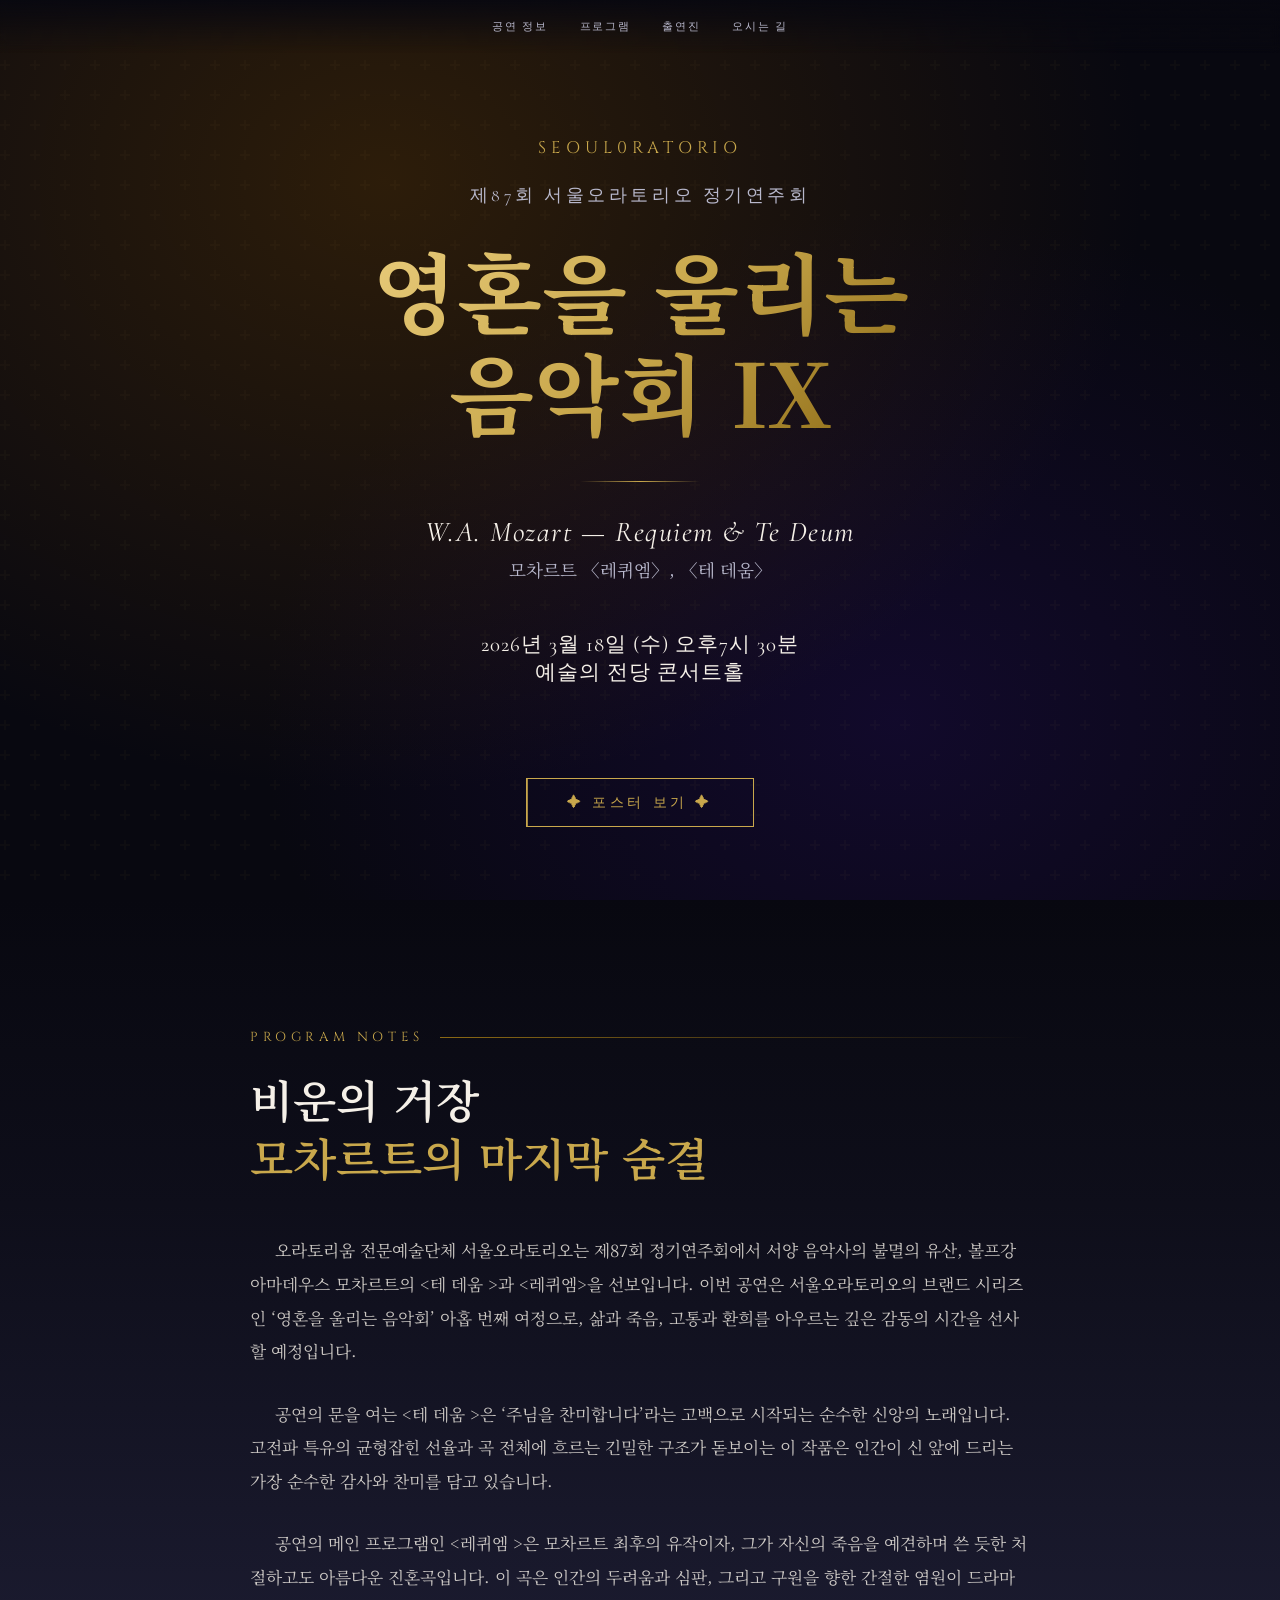
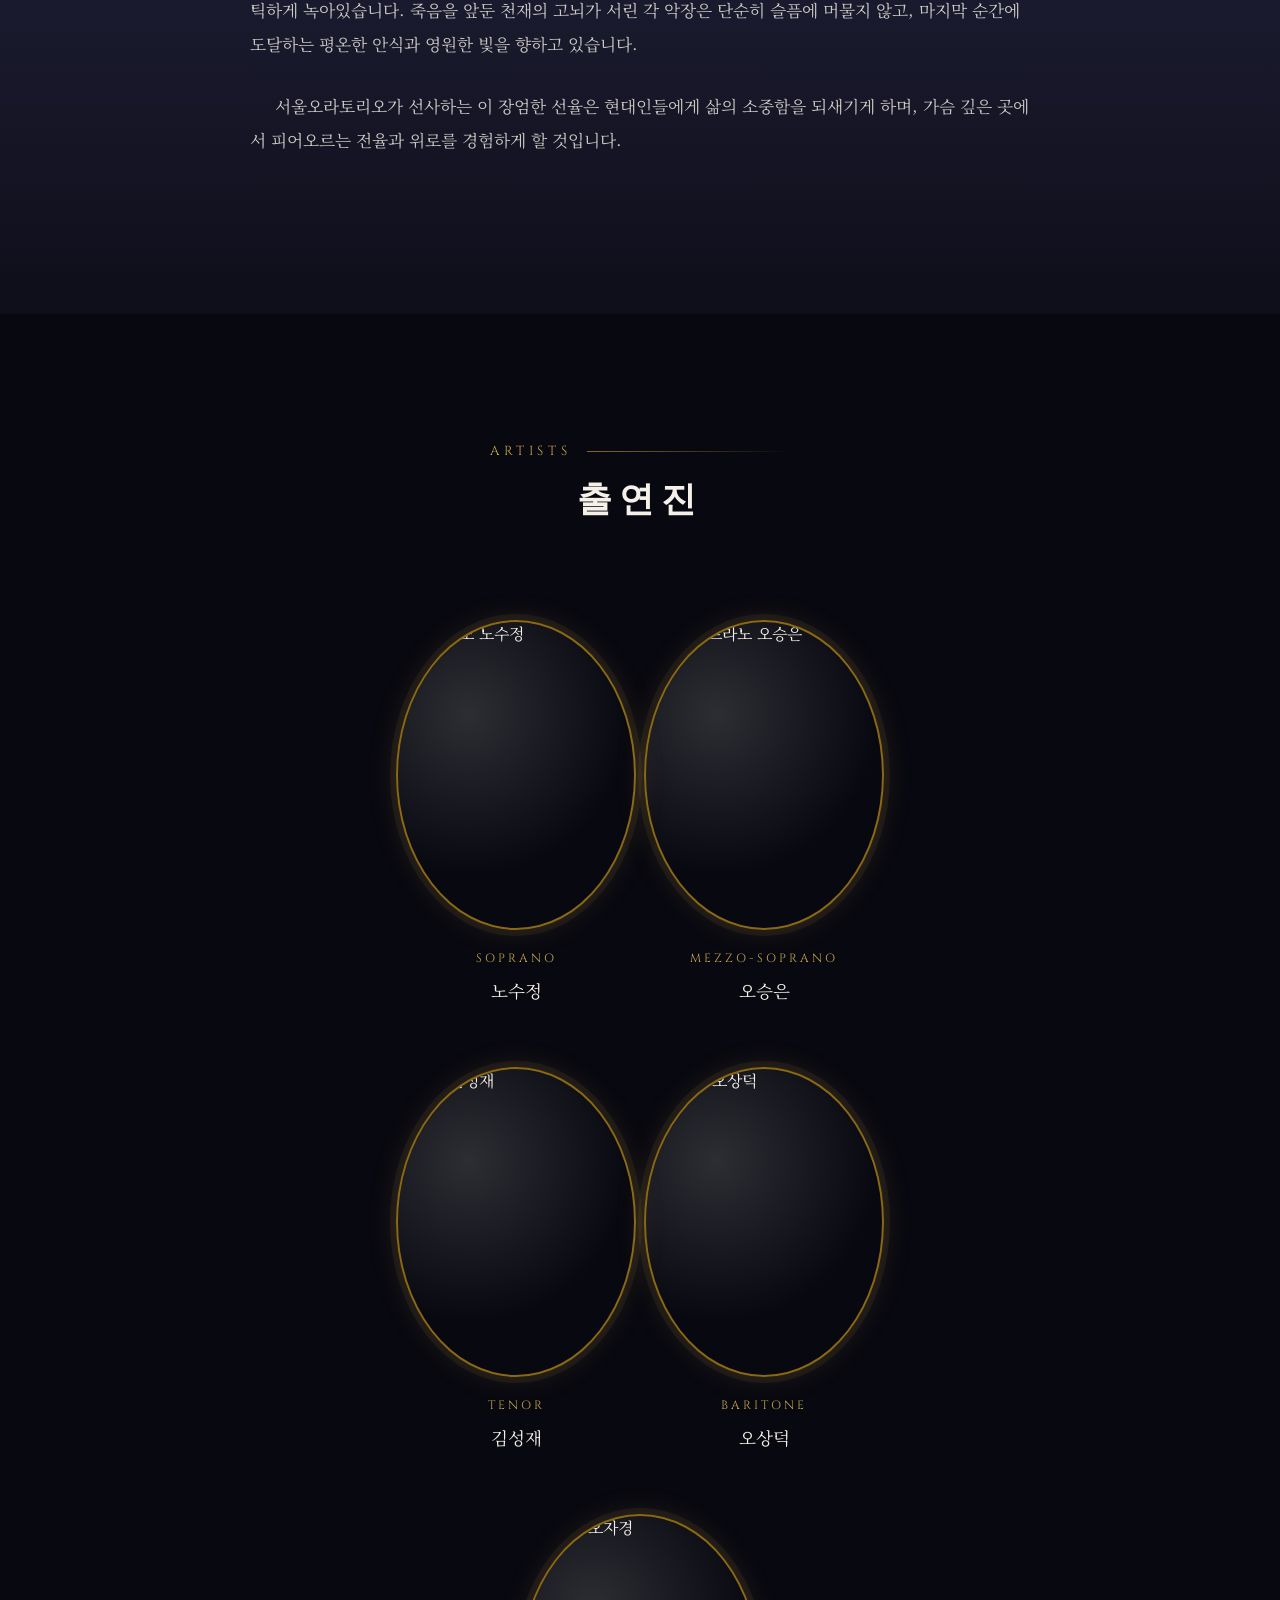
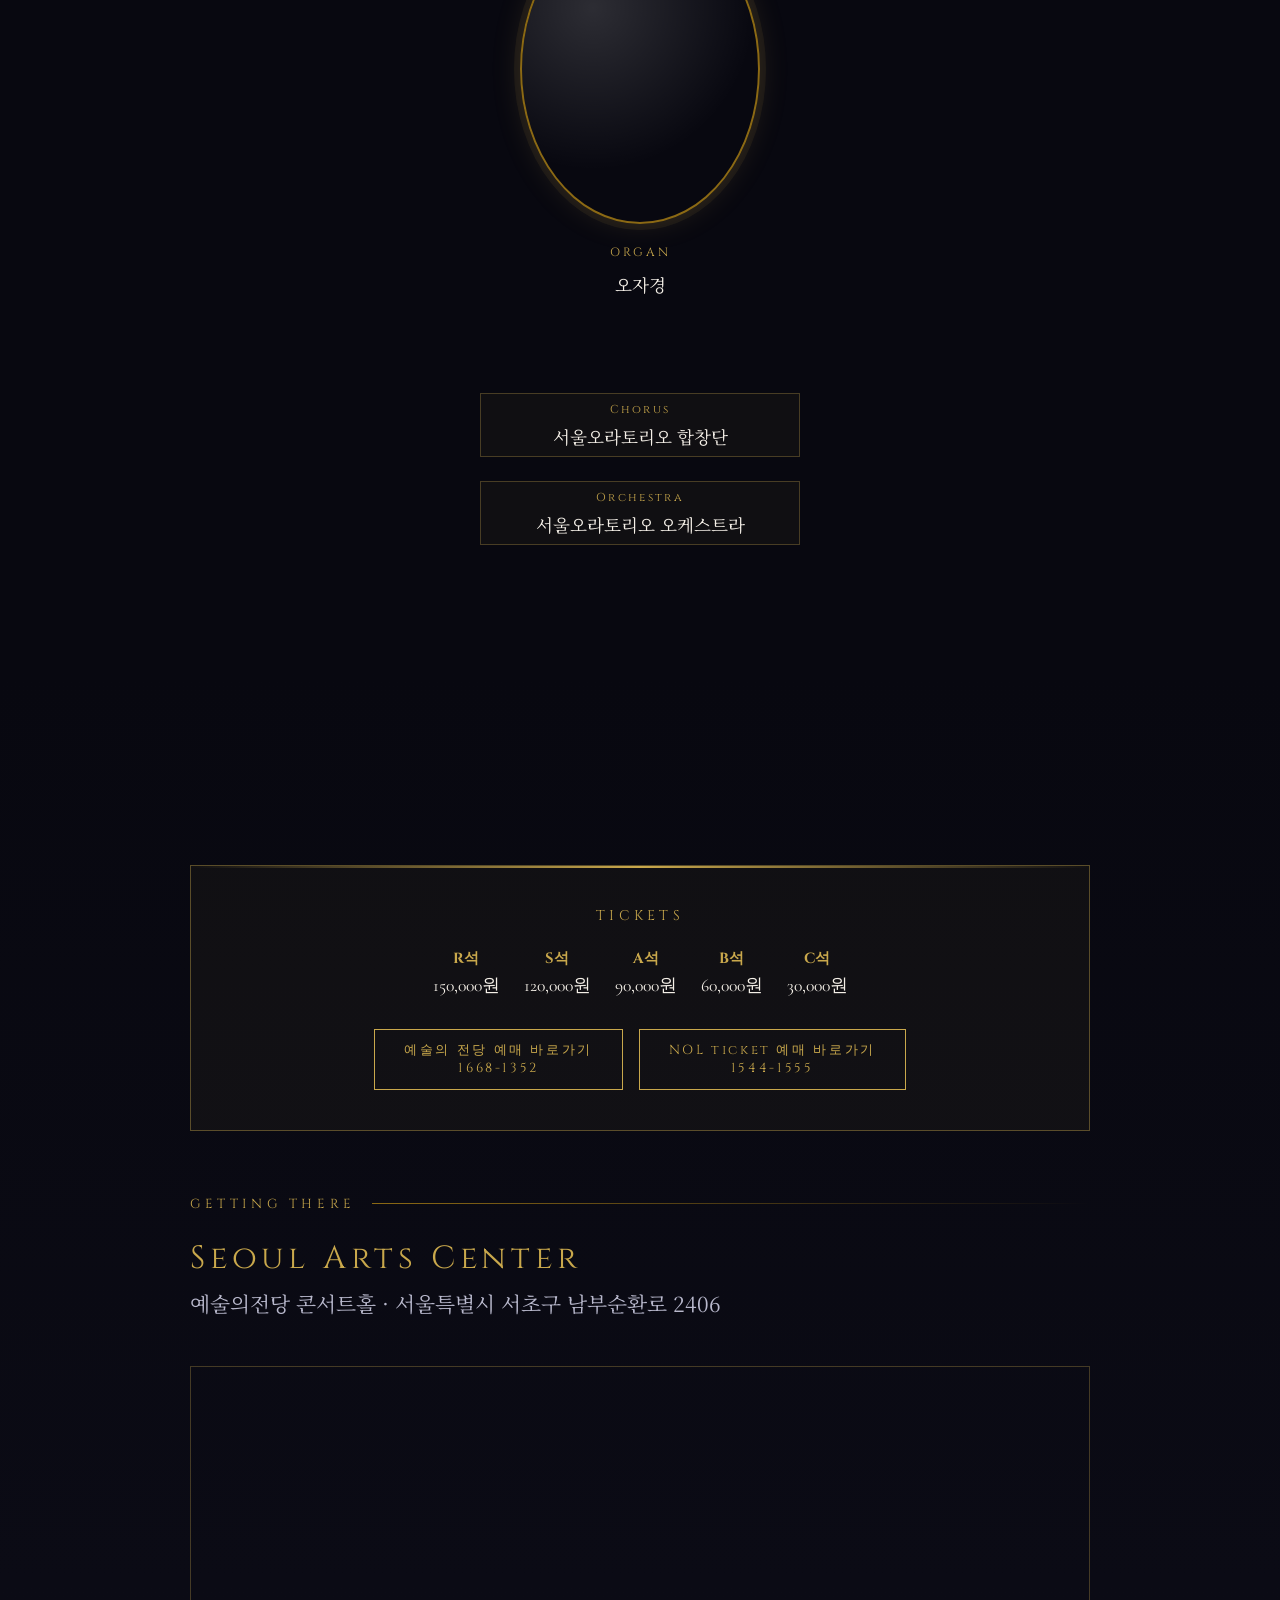
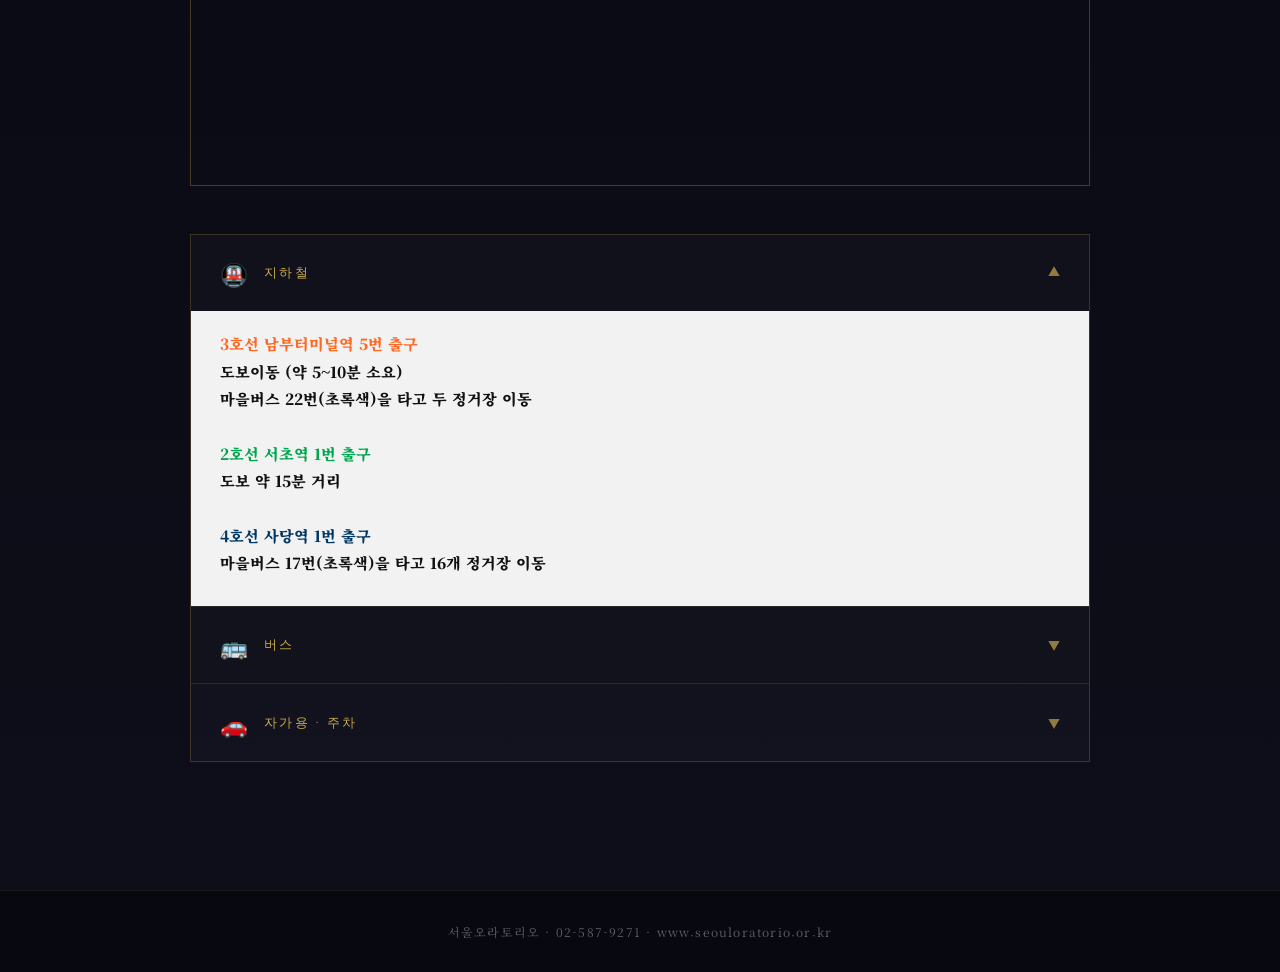
==== index.html @ 0454b0fe "index.html" ====
<!DOCTYPE html>
<html lang="ko">
<head>
<meta charset="UTF-8">
<meta name="viewport" content="width=device-width, initial-scale=1.0">
<title>영혼을 울리는 음악회 IX - 서울오라토리오</title>
<link href="https://fonts.googleapis.com/css2?family=Noto+Serif+KR:wght@300;400;600;700&family=Cormorant+Garamond:ital,wght@0,300;0,400;0,600;1,300;1,400&family=Cinzel:wght@400;600;700&display=swap" rel="stylesheet">
<style>
  :root {
    --gold: #C9A84C;
    --gold-light: #E8CB7A;
    --gold-dark: #8B6914;
    --deep: #080810;
    --ink: #0E0E1A;
    --mist: #1A1A2E;
    --silver: #B8B8CC;
    --white: #F5F0E8;
  }

  * { margin: 0; padding: 0; box-sizing: border-box; }

  html { scroll-behavior: smooth; }

  body {
    background: var(--deep);
    color: var(--white);
    font-family: 'Noto Serif KR', serif;
    overflow-x: hidden;
  }

  /* NAVIGATION */
  nav {
    position: fixed;
    top: 0; left: 0; right: 0;
    z-index: 100;
    display: flex;
    justify-content: center;
    gap: 2rem;
    padding: 1.2rem 2rem;
    background: linear-gradient(to bottom, rgba(8,8,16,0.95), transparent);
    backdrop-filter: blur(4px);
  }
  nav a {
    color: var(--silver);
    text-decoration: none;
    font-family: 'Cinzel', serif;
    font-size: 0.7rem;
    letter-spacing: 0.15em;
    text-transform: uppercase;
    transition: color 0.3s;
  }
  nav a:hover { color: var(--gold); }

  /* SECTIONS */
  section {
    min-height: 100vh;
    position: relative;
    overflow: hidden;
  }

  /* ===== PAGE 1 - HERO ===== */
  #page1 {
    display: flex;
    flex-direction: column;
    align-items: center;
    justify-content: center;
    text-align: center;
    padding: 8rem 2rem 4rem;
    background: radial-gradient(ellipse at 30% 20%, rgba(100,60,0,0.4) 0%, transparent 60%),
                radial-gradient(ellipse at 70% 80%, rgba(20,10,50,0.8) 0%, transparent 50%),
                var(--deep);
  }

  #page1::before {
    content: '';
    position: absolute;
    inset: 0;
    background: url("data:image/svg+xml,%3Csvg width='60' height='60' viewBox='0 0 60 60' xmlns='http://www.w3.org/2000/svg'%3E%3Cg fill='none' fill-rule='evenodd'%3E%3Cg fill='%23C9A84C' fill-opacity='0.03'%3E%3Cpath d='M36 34v-4h-2v4h-4v2h4v4h2v-4h4v-2h-4zm0-30V0h-2v4h-4v2h4v4h2V6h4V4h-4zM6 34v-4H4v4H0v2h4v4h2v-4h4v-2H6zM6 4V0H4v4H0v2h4v4h2V6h4V4H6z'/%3E%3C/g%3E%3C/g%3E%3C/svg%3E");
    pointer-events: none;
  }

  .hero-subtitle {
    font-family: 'Cinzel', serif;
    font-size: clamp(0.85rem, 1.8vw, 1.05rem);
    letter-spacing: 0.3em;
    color: var(--gold);
    text-transform: uppercase;
    margin-bottom: 1.5rem;
    opacity: 0;
    animation: fadeUp 1s 0.3s forwards;
  }

  .hero-concert-no {
    font-family: 'Cormorant Garamond', serif;
    font-size: clamp(0.9rem, 2vw, 1.1rem);
    color: var(--silver);
    letter-spacing: 0.2em;
    margin-bottom: 2rem;
    opacity: 0;
    animation: fadeUp 1s 0.5s forwards;
  }

  .hero-title-ko {
    font-family: 'Noto Serif KR', serif;
    font-size: clamp(2.5rem, 7vw, 5.5rem);
    font-weight: 700;
    line-height: 1.15;
    background: linear-gradient(135deg, var(--gold-light), var(--gold), var(--gold-dark));
    -webkit-background-clip: text;
    -webkit-text-fill-color: transparent;
    background-clip: text;
    margin-bottom: 0.5rem;
    opacity: 0;
    animation: fadeUp 1s 0.7s forwards;
  }

  .hero-divider {
    width: 120px;
    height: 1px;
    background: linear-gradient(to right, transparent, var(--gold), transparent);
    margin: 2rem auto;
    opacity: 0;
    animation: fadeIn 1s 1s forwards;
  }

  .hero-program {
    font-family: 'Cormorant Garamond', serif;
    font-size: clamp(1.2rem, 3vw, 1.8rem);
    font-style: italic;
    color: var(--white);
    letter-spacing: 0.05em;
    opacity: 0;
    animation: fadeUp 1s 1.1s forwards;
    margin-bottom: 0.5rem;
  }

  .hero-program-ko {
    font-size: clamp(0.9rem, 2vw, 1.1rem);
    color: var(--silver);
    margin-bottom: 3rem;
    opacity: 0;
    animation: fadeUp 1s 1.2s forwards;
  }

  .hero-info {
    display: flex;
    gap: 3rem;
    justify-content: center;
    flex-wrap: wrap;
    margin-bottom: 3.5rem;
    opacity: 0;
    animation: fadeUp 1s 1.4s forwards;
  }

  .info-item {
    display: flex;
    flex-direction: column;
    align-items: center;
    gap: 0.4rem;
  }

  .info-label {
    font-family: 'Cinzel', serif;
    font-size: 0.75rem;
    letter-spacing: 0.25em;
    color: var(--gold);
    text-transform: uppercase;
  }

  .info-value {
    font-family: 'Cormorant Garamond', serif;
    font-size: clamp(1rem, 2.5vw, 1.3rem);
    color: var(--white);
    letter-spacing: 0.05em;
  }

  .poster-btn {
    font-family: 'Cinzel', serif;
    font-size: 0.88rem;
    letter-spacing: 0.25em;
    text-transform: uppercase;
    color: var(--gold);
    border: 1px solid var(--gold);
    background: transparent;
    padding: 0.9rem 2.5rem;
    cursor: pointer;
    transition: all 0.3s;
    opacity: 0;
    animation: fadeUp 1s 1.6s forwards;
    position: relative;
    overflow: hidden;
  }

  .poster-btn::before {
    content: '';
    position: absolute;
    inset: 0;
    background: var(--gold);
    transform: translateX(-100%);
    transition: transform 0.3s;
    z-index: -1;
  }

  .poster-btn:hover {
    color: var(--deep);
  }

  .poster-btn:hover::before {
    transform: translateX(0);
  }

  /* POSTER MODAL */
  .modal-overlay {
    display: none;
    position: fixed;
    inset: 0;
    background: rgba(0,0,0,0.9);
    z-index: 1000;
    align-items: center;
    justify-content: center;
    padding: 2rem;
  }
  .modal-overlay.active { display: flex; }

  .modal-content {
    position: relative;
    max-width: 600px;
    width: 100%;
  }

  .modal-content img {
    width: 100%;
    display: block;
  }

  .modal-close {
    position: absolute;
    top: -2.5rem;
    right: 0;
    background: none;
    border: none;
    color: var(--gold);
    font-size: 1.5rem;
    cursor: pointer;
    font-family: 'Cinzel', serif;
    letter-spacing: 0.1em;
  }

  /* ===== PAGE 2 - PROGRAM NOTES ===== */
  #page2 {
    padding: 8rem 2rem;
    background: linear-gradient(180deg, var(--deep) 0%, var(--ink) 30%, var(--mist) 70%, var(--ink) 100%);
    display: flex;
    align-items: center;
    justify-content: center;
  }

  .program-inner {
    max-width: 780px;
    width: 100%;
  }

  .section-eyebrow {
    font-family: 'Cinzel', serif;
    font-size: 0.82rem;
    letter-spacing: 0.35em;
    color: var(--gold);
    text-transform: uppercase;
    margin-bottom: 1.5rem;
    display: flex;
    align-items: center;
    gap: 1rem;
  }

  .section-eyebrow::after {
    content: '';
    flex: 1;
    height: 1px;
    background: linear-gradient(to right, var(--gold-dark), transparent);
  }

  .program-heading {
    font-family: 'Noto Serif KR', serif;
    font-size: clamp(1.8rem, 4vw, 2.8rem);
    font-weight: 600;
    line-height: 1.3;
    color: var(--white);
    margin-bottom: 3rem;
  }

  .program-heading span {
    color: var(--gold);
  }

  .program-body p {
    font-family: 'Noto Serif KR', serif;
    font-size: clamp(0.9rem, 1.5vw, 1.05rem);
    line-height: 2;
    color: rgba(245,240,232,0.82);
    margin-bottom: 1.8rem;
    text-indent: 1.5em;
  }

  .works-grid {
    display: grid;
    grid-template-columns: 1fr 1fr;
    gap: 1.5rem;
    margin-top: 3rem;
  }

  .work-card {
    border: 1px solid rgba(201,168,76,0.3);
    padding: 1.8rem;
    background: rgba(201,168,76,0.04);
    position: relative;
    overflow: hidden;
  }

  .work-card::before {
    content: '';
    position: absolute;
    top: 0; left: 0;
    width: 3px;
    height: 100%;
    background: linear-gradient(to bottom, var(--gold), transparent);
  }

  .work-title-en {
    font-family: 'Cormorant Garamond', serif;
    font-size: 1.4rem;
    font-style: italic;
    color: var(--gold-light);
    margin-bottom: 0.3rem;
  }

  .work-desc {
    font-size: 0.82rem;
    color: var(--silver);
    line-height: 1.7;
  }

  /* ===== PAGE 3 - PERFORMERS ===== */
  #page3 {
    padding: 8rem 2rem;
    background: var(--deep);
    display: flex;
    align-items: center;
    justify-content: center;
    flex-direction: column;
  }

  .performers-header {
    text-align: center;
    margin-bottom: 5rem;
    width: 100%;
  }

  .performers-title {
    font-family: 'Cinzel', serif;
    font-size: clamp(1.5rem, 3vw, 2.2rem);
    letter-spacing: 0.2em;
    color: var(--white);
    margin-bottom: 1rem;
  }

  .performers-grid {
    display: flex;
    flex-direction: column;
    gap: 4rem;
    max-width: 900px;
    width: 100%;
  }

  .performer-row {
    display: flex;
    justify-content: center;
    gap: 3rem;
    flex-wrap: wrap;
  }

  .performer-card {
    display: flex;
    flex-direction: column;
    align-items: center;
    gap: 1.2rem;
    width: 200px;
  }

  .performer-photo {
    width: 240px;
    height: 310px;
    border-radius: 50%;
    overflow: hidden;
    border: 2px solid var(--gold-dark);
    box-shadow: 0 0 30px rgba(201,168,76,0.15), 0 0 0 6px rgba(201,168,76,0.08);
    transition: all 0.4s;
    position: relative;
  }

  .performer-photo::after {
    content: '';
    position: absolute;
    inset: 0;
    border-radius: 50%;
    background: radial-gradient(circle at 30% 30%, rgba(255,255,255,0.15), transparent 60%);
  }

  .performer-card:hover .performer-photo {
    border-color: var(--gold);
    box-shadow: 0 0 50px rgba(201,168,76,0.3), 0 0 0 8px rgba(201,168,76,0.12);
    transform: translateY(-4px);
  }

  .performer-photo img {
    width: 100%;
    height: 100%;
    object-fit: cover;
    object-position: top center;
  }

  .performer-role {
    font-family: 'Cinzel', serif;
    font-size: 0.75rem;
    letter-spacing: 0.25em;
    color: var(--gold);
    text-transform: uppercase;
  }

  .performer-name {
    font-family: 'Noto Serif KR', serif;
    font-size: 1.1rem;
    color: var(--white);
    text-align: center;
    margin-top: -0.4rem;
  }

  .ensemble-row {
    display: flex;
    flex-direction: column;
    align-items: center;
    gap: 1.5rem;
    margin-top: 2rem;
  }

  .ensemble-item {
    border: 1px solid rgba(201,168,76,0.3);
    padding: 0;
    text-align: center;
    background: rgba(201,168,76,0.04);
    width: 320px;
    height: 64px;
    display: flex;
    flex-direction: column;
    align-items: center;
    justify-content: center;
    box-sizing: border-box;
  }

  .ensemble-item .role {
    font-family: 'Cinzel', serif;
    font-size: 0.72rem;
    letter-spacing: 0.2em;
    color: var(--gold);
    display: block;
    margin-bottom: 0.4rem;
  }

  .ensemble-item .name {
    font-family: 'Noto Serif KR', serif;
    font-size: 1.1rem;
    color: var(--white);
    text-align: center;
  }

  /* ===== PAGE 4 - DIRECTIONS ===== */
  #page4 {
    padding: 8rem 2rem 5rem;
    background: linear-gradient(180deg, var(--deep) 0%, var(--ink) 100%);
    display: flex;
    align-items: center;
    justify-content: center;
    flex-direction: column;
    min-height: 100vh;
  }

  .directions-inner {
    max-width: 900px;
    width: 100%;
  }

  .venue-name {
    font-family: 'Cinzel', serif;
    font-size: clamp(1.3rem, 3vw, 2rem);
    letter-spacing: 0.15em;
    color: var(--gold);
    margin-bottom: 0.5rem;
  }

  .venue-name-ko {
    font-size: clamp(1rem, 2vw, 1.3rem);
    color: var(--silver);
    font-family: 'Noto Serif KR', serif;
    margin-bottom: 3rem;
  }

  .map-wrapper {
    width: 100%;
    height: 420px;
    border: 1px solid rgba(201,168,76,0.3);
    margin-bottom: 3rem;
    position: relative;
    overflow: hidden;
  }

  .map-wrapper iframe {
    width: 100%;
    height: 100%;
    border: none;
    filter: grayscale(30%) brightness(0.9);
  }

  .transport-grid {
    display: flex;
    flex-direction: column;
    gap: 0;
    margin-bottom: 3rem;
    border: 1px solid rgba(201,168,76,0.25);
  }

  .transport-card {
    border-bottom: 1px solid rgba(201,168,76,0.15);
    background: rgba(255,255,255,0.02);
    position: relative;
    overflow: hidden;
  }

  .transport-card:last-child {
    border-bottom: none;
  }

  .transport-header {
    display: flex;
    align-items: center;
    gap: 1rem;
    padding: 1.4rem 1.8rem;
    cursor: pointer;
    user-select: none;
    transition: background 0.2s;
  }

  .transport-header:hover {
    background: rgba(201,168,76,0.06);
  }

  .transport-icon {
    font-size: 1.4rem;
    flex-shrink: 0;
  }

  .transport-type {
    font-family: 'Cinzel', serif;
    font-size: 0.82rem;
    letter-spacing: 0.2em;
    color: var(--gold);
    text-transform: uppercase;
    flex: 1;
  }

  .transport-arrow {
    font-size: 0.75rem;
    color: var(--gold);
    transition: transform 0.3s ease;
    opacity: 0.7;
  }

  .transport-card.open .transport-arrow {
    transform: rotate(180deg);
  }

  .transport-info {
    font-size: 0.95rem;
    line-height: 1.8;
    color: #111111;
    font-weight: 900;
    background: #f2f2f2;
    max-height: 0;
    overflow: hidden;
    transition: max-height 0.4s ease, padding 0.3s ease;
    padding: 0 1.8rem;
  }

  .transport-card.open .transport-info {
    max-height: 600px;
    padding: 1.2rem 1.8rem 1.8rem;
  }

  .ticket-section {
    border: 1px solid rgba(201,168,76,0.4);
    padding: 2.5rem;
    background: rgba(201,168,76,0.04);
    text-align: center;
    position: relative;
    overflow: hidden;
    margin-bottom: 4rem;
    margin-top: 4rem;
  }

  .ticket-section::before {
    content: '';
    position: absolute;
    top: 0; left: 0; right: 0;
    height: 2px;
    background: linear-gradient(to right, transparent, var(--gold), transparent);
  }

  .ticket-title {
    font-family: 'Cinzel', serif;
    font-size: 0.88rem;
    letter-spacing: 0.3em;
    color: var(--gold);
    text-transform: uppercase;
    margin-bottom: 1.5rem;
  }

  .ticket-prices {
    display: flex;
    justify-content: center;
    gap: 1.5rem;
    flex-wrap: wrap;
    margin-bottom: 2rem;
  }

  .ticket-tier {
    display: flex;
    flex-direction: column;
    align-items: center;
    gap: 0.3rem;
  }

  .tier-label {
    font-family: 'Cinzel', serif;
    font-size: 0.92rem;
    color: var(--gold);
    font-weight: 700;
  }

  .tier-price {
    font-family: 'Cormorant Garamond', serif;
    font-size: 1.1rem;
    color: var(--white);
  }

  .ticket-links {
    display: flex;
    justify-content: center;
    gap: 1rem;
    flex-wrap: wrap;
  }

  .ticket-link {
    display: inline-block;
    font-family: 'Cinzel', serif;
    font-size: 0.82rem;
    letter-spacing: 0.2em;
    color: var(--gold);
    border: 1px solid var(--gold);
    padding: 0.7rem 1.8rem;
    text-decoration: none;
    transition: all 0.3s;
  }

  .ticket-link:hover {
    background: var(--gold);
    color: var(--deep);
  }

  /* SCROLL ANIMATIONS */
  .reveal {
    opacity: 0;
    transform: translateY(30px);
    transition: opacity 0.8s ease, transform 0.8s ease;
  }
  .reveal.visible {
    opacity: 1;
    transform: translateY(0);
  }

  @keyframes fadeUp {
    to { opacity: 1; transform: translateY(0); }
    from { opacity: 0; transform: translateY(20px); }
  }
  @keyframes fadeIn {
    to { opacity: 1; }
    from { opacity: 0; }
  }

  /* FOOTER */
  footer {
    text-align: center;
    padding: 2rem;
    font-size: 0.75rem;
    color: rgba(184,184,204,0.5);
    letter-spacing: 0.1em;
    border-top: 1px solid rgba(201,168,76,0.1);
  }

  @media (max-width: 600px) {
    nav { gap: 1rem; }
    nav a { font-size: 0.6rem; }
    .works-grid { grid-template-columns: 1fr; }
    .hero-info { gap: 1.5rem; }
    .map-wrapper { height: 280px; }
  }
</style>
</head>
<body>

<nav>
  <a href="#page1">공연 정보</a>
  <a href="#page2">프로그램</a>
  <a href="#page3">출연진</a>
  <a href="#page4">오시는 길</a>
</nav>

<!-- PAGE 1: HERO -->
<section id="page1">
  <p class="hero-subtitle">Seoul0ratorio</p>
  <p class="hero-concert-no">제87회 서울오라토리오 정기연주회</p>
  <h1 class="hero-title-ko">영혼을 울리는<br>음악회 IX</h1>
  <div class="hero-divider"></div>
  <p class="hero-program">W.A. Mozart — Requiem &amp; Te Deum</p>
  <p class="hero-program-ko">모차르트 〈레퀴엠〉, 〈테 데움〉</p>
  <div class="hero-info">
    <div class="info-item">
    
      <span class="info-value">2026년 3월 18일 (수) 오후7시 30분<br> 예술의 전당 콘서트홀</span>
		<br> 
      <span class="info-value"></span>
    </div>
  </div>
  <button class="poster-btn" onclick="document.querySelector('.modal-overlay').classList.add('active')">
    ✦ 포스터 보기 ✦
  </button>
</section>

<!-- POSTER MODAL -->
<div class="modal-overlay" onclick="if(event.target===this)this.classList.remove('active')">
  <div class="modal-content">
    <button class="modal-close" onclick="document.querySelector('.modal-overlay').classList.remove('active')">× 닫기</button>
    <img src="[data-uri]" alt="공연 포스터">
  </div>
</div>


<!-- PAGE 2: PROGRAM NOTES -->
<section id="page2">
  <div class="program-inner">
    <div class="section-eyebrow reveal">Program Notes</div>
    <h2 class="program-heading reveal">비운의 거장<br><span>모차르트의 마지막 숨결</span></h2>
    <div class="program-body reveal">
      <p>오라토리움 전문예술단체 서울오라토리오는 제87회 정기연주회에서 서양 음악사의 불멸의 유산, 볼프강 아마데우스 모차르트의 &lt;테 데움 &gt;과 &lt;레퀴엠&gt;을 선보입니다. 이번 공연은 서울오라토리오의 브랜드 시리즈인 ‘영혼을 울리는 음악회’ 아홉 번째 여정으로, 삶과 죽음, 고통과 환희를 아우르는 깊은 감동의 시간을 선사할 예정입니다.</p>
      <p>공연의 문을 여는 &lt;테 데움 &gt;은 ‘주님을 찬미합니다’라는 고백으로 시작되는 순수한 신앙의 노래입니다. 고전파 특유의 균형잡힌 선율과 곡 전체에 흐르는 긴밀한 구조가 돋보이는 이 작품은 인간이 신 앞에 드리는 가장 순수한 감사와 찬미를 담고 있습니다.</p>
      <p>공연의 메인 프로그램인 &lt;레퀴엠 &gt;은 모차르트 최후의 유작이자, 그가 자신의 죽음을 예견하며 쓴 듯한 처절하고도 아름다운 진혼곡입니다. 이 곡은 인간의 두려움과 심판, 그리고 구원을 향한 간절한 염원이 드라마틱하게 녹아있습니다. 죽음을 앞둔 천재의 고뇌가 서린 각 악장은 단순히 슬픔에 머물지 않고, 마지막 순간에 도달하는 평온한 안식과 영원한 빛을 향하고 있습니다.</p>
	  <p>서울오라토리오가 선사하는 이 장엄한 선율은 현대인들에게 삶의 소중함을 되새기게 하며, 가슴 깊은 곳에서 피어오르는 전율과 위로를 경험하게 할 것입니다.</p>
    </div>
  </div>
</section>


<!-- PAGE 3: PERFORMERS -->
<section id="page3">
  <div class="performers-header">
    <div class="section-eyebrow reveal" style="justify-content:center; max-width:300px; margin:0 auto 1rem;">Artists</div>
    <h2 class="performers-title reveal">출연진</h2>
  </div>
  <div class="performers-grid">
    <!-- 1행: 소프라노, 메조소프라노 -->
    <div class="performer-row reveal">
      <div class="performer-card">
        <div class="performer-photo">
          <img src="사진/소프라노 노수정.png" alt="소프라노 노수정">
        </div>
        <span class="performer-role">Soprano</span>
        <span class="performer-name">노수정</span>
      </div>
      <div class="performer-card">
        <div class="performer-photo">
          <img src="사진/메조소프라노 오승은.png" alt="메조소프라노 오승은">
        </div>
        <span class="performer-role">Mezzo-Soprano</span>
        <span class="performer-name">오승은</span>
      </div>
    </div>
    <!-- 2행: 테너, 바리톤 -->
    <div class="performer-row reveal">
      <div class="performer-card">
        <div class="performer-photo">
          <img src="사진/테너 김성재.png" alt="테너 김성재">
        </div>
        <span class="performer-role">Tenor</span>
        <span class="performer-name">김성재</span>
      </div>
      <div class="performer-card">
        <div class="performer-photo">
          <img src="사진/바리톤 오상덕.png" alt="바리톤 오상덕">
        </div>
        <span class="performer-role">Baritone</span>
        <span class="performer-name">오상덕</span>
      </div>
    </div>
    <!-- 3행: 오르간 -->
    <div class="performer-row reveal">
      <div class="performer-card">
        <div class="performer-photo">
          <img src="사진/오르간 오자경.png" alt="오르간 오자경">
        </div>
        <span class="performer-role">Organ</span>
        <span class="performer-name">오자경</span>
      </div>
    </div>
    <div class="ensemble-row reveal">
      <div class="ensemble-item">
        <span class="role">Chorus</span>
        <span class="name">서울오라토리오 합창단</span>
      </div>
      <div class="ensemble-item">
        <span class="role">Orchestra</span>
        <span class="name">서울오라토리오 오케스트라</span>
      </div>
    </div>
      </div>
    </div>
  </div>
</section>


<!-- PAGE 4: DIRECTIONS -->
<section id="page4">
  <div class="directions-inner">
    <div class="ticket-section reveal">
      <div class="ticket-title">Tickets</div>
      <div class="ticket-prices">
        <div class="ticket-tier">
          <span class="tier-label">R석</span>
          <span class="tier-price">150,000원</span>
        </div>
        <div class="ticket-tier">
          <span class="tier-label">S석</span>
          <span class="tier-price">120,000원</span>
        </div>
        <div class="ticket-tier">
          <span class="tier-label">A석</span>
          <span class="tier-price">90,000원</span>
        </div>
        <div class="ticket-tier">
          <span class="tier-label">B석</span>
          <span class="tier-price">60,000원</span>
        </div>
        <div class="ticket-tier">
          <span class="tier-label">C석</span>
          <span class="tier-price">30,000원</span>
        </div>
      </div>
      <div class="ticket-links">
        <a href="https://nol.interpark.com/ticket" target="_blank" class="ticket-link">예술의 전당 예매 바로가기 <br> 1668-1352</a>
		<a href="https://www.sac.or.kr/site/main/show/show_view?SN=78922" target="_blank" class="ticket-link">NOL ticket 예매 바로가기 <br> 1544-1555 </a>
      </div>
    </div>

    <div class="section-eyebrow reveal">Getting There</div>
    <div class="venue-name reveal">Seoul Arts Center</div>
    <div class="venue-name-ko reveal">예술의전당 콘서트홀 · 서울특별시 서초구 남부순환로 2406</div>

    <div class="map-wrapper reveal">
      <div id="kakao-map" style="width:100%; height:420px;"></div>
    </div>
    <script type="text/javascript" src="//dapi.kakao.com/v2/maps/sdk.js?appkey=2037decc56f50a4d2136c1b7b08f899b&autoload=false"></script>
    <script>
      kakao.maps.load(function() {
        var container = document.getElementById('kakao-map');
        var options = {
          center: new kakao.maps.LatLng(37.4773, 127.0130),
          level: 4
        };
        var map = new kakao.maps.Map(container, options);

        var markerPosition = new kakao.maps.LatLng(37.4773, 127.0130);
        var marker = new kakao.maps.Marker({ position: markerPosition });
        marker.setMap(map);

        var infowindow = new kakao.maps.InfoWindow({
          content: '<div style="padding:8px 12px; font-size:13px; font-weight:bold; color:#222;">예술의전당 콘서트홀</div>'
        });
        infowindow.open(map, marker);
      });
    </script>

    <div class="transport-grid reveal">
      <div class="transport-card open">
        <div class="transport-header" onclick="toggleCard(this)">
          <div class="transport-icon">🚇</div>
          <div class="transport-type">지하철</div>
          <div class="transport-arrow">▼</div>
        </div>
        <div class="transport-info">
          <strong style="color:#FF6820; font-weight:900;">3호선 남부터미널역 5번 출구</strong><br>
          도보이동 (약 5~10분 소요)<br>마을버스 22번(초록색)을 타고 두 정거장 이동
          <br><br>
          <strong style="color:#00A550; font-weight:900;">2호선 서초역 1번 출구</strong><br>
          도보 약 15분 거리
          <br><br>
          <strong style="color:#003865; font-weight:900;">4호선 사당역 1번 출구</strong><br>
          마을버스 17번(초록색)을 타고 16개 정거장 이동
        </div>
      </div>
      <div class="transport-card">
        <div class="transport-header" onclick="toggleCard(this)">
          <div class="transport-icon">🚌</div>
          <div class="transport-type">버스</div>
          <div class="transport-arrow">▼</div>
        </div>
        <div class="transport-info">
          <strong style="color:#111111; font-weight:900;">예술의전당 정류장</strong><br>
          <span style="color:#0066CC; font-weight:900;">간선: 406, 405</span><br>
          <span style="color:#3EA832; font-weight:900;">지선: 5413</span><br>
          <span style="color:#E51E24; font-weight:900;">직행: 1500-2, 1553</span><br>
          <span style="color:#5AB55E; font-weight:900;">마을: 서초11, 서초17, 서초22</span><br>
          
        </div>
      </div>
      <div class="transport-card">
        <div class="transport-header" onclick="toggleCard(this)">
          <div class="transport-icon">🚗</div>
          <div class="transport-type">자가용 · 주차</div>
          <div class="transport-arrow">▼</div>
        </div>
        <div class="transport-info" style="padding:0;">
          <!-- 남부순환로 -->
          <div style="padding: 1.4rem 1.8rem 1.2rem;">
            <div style="display:flex; align-items:center; gap:0.8rem; margin-bottom:1rem;">
              <div style="width:3px; height:1.2rem; background:#C9A84C; border-radius:2px; flex-shrink:0;"></div>
              <span style="font-family:'Noto Serif KR',serif; font-size:1.1rem; letter-spacing:0.05em; color:#111111; font-weight:900;">남부순환로</span>
            </div>
            <div style="margin-bottom:0.8rem;">
              <span style="font-weight:900; color:#0066CC;">양재 방면에서 오시는 경우</span><br>
              경부고속도로 서초 IC 예술의전당 방향 → 남부순환로 사당방면으로 직진 → 예술의전당앞 교차로 좌측에 예술의전당
            </div>
            <div>
              <span style="font-weight:900; color:#0066CC;">사당 방면에서 오시는 경우</span><br>
              남부순환로 양재방면으로 직진 → 예술의전당앞 교차로 우측에 예술의전당
            </div>
          </div>
          <!-- 구분선 -->
          <div style="height:1px; background: linear-gradient(to right, transparent, rgba(201,168,76,0.4), transparent); margin: 0 1.8rem;"></div>
          <!-- 올림픽대로 -->
          <div style="padding: 1.2rem 1.8rem 1.4rem;">
            <div style="display:flex; align-items:center; gap:0.8rem; margin-bottom:1rem;">
              <div style="width:3px; height:1.2rem; background:#C9A84C; border-radius:2px; flex-shrink:0;"></div>
              <span style="font-family:'Noto Serif KR',serif; font-size:1.1rem; letter-spacing:0.05em; color:#111111; font-weight:900;">올림픽대로</span>
            </div>
            <div style="margin-bottom:0.8rem;">
              <span style="font-weight:900; color:#0066CC;">공항 방면에서 오시는 경우</span><br>
              올림픽대로 반포대교 분기점에서 고속터미널 방면으로 좌회전 → 곧바로 반포대교 고가차로를 타고 서초역 방면으로 직진 → 서초3동 사거리를 지나 우면산 터널 옆으로 우측 도로 진입 → 예술의전당앞 교차로 정면에 예술의전당
            </div>
            <div>
              <span style="font-weight:900; color:#0066CC;">잠실 방면에서 오시는 경우</span><br>
              올림픽대로 한남대교 분기점에서 한남IC 진입 → 곧이어 한남IC 부산방향으로 경부고속도로 진입 → 서초IC 예술의전당 방향으로 나와 사당방면으로 직진 → 예술의전당앞 교차로 좌측에 예술의전당
            </div>
          </div>
        </div>
      </div>
    </div>


  </div>
</section>

<footer>
  서울오라토리오 · 02-587-9271 · www.seouloratorio.or.kr
</footer>

<script>
  // Scroll reveal
  const reveals = document.querySelectorAll('.reveal');
  const observer = new IntersectionObserver((entries) => {
    entries.forEach(e => {
      if (e.isIntersecting) {
        e.target.classList.add('visible');
        // stagger children if multiple
      }
    });
  }, { threshold: 0.15 });
  reveals.forEach((el, i) => {
    el.style.transitionDelay = (i % 4) * 0.1 + 's';
    observer.observe(el);
  });
</script>
<script>
  function toggleCard(header) {
    const card = header.parentElement;
    card.classList.toggle('open');
  }
</script>
</body>
</html>
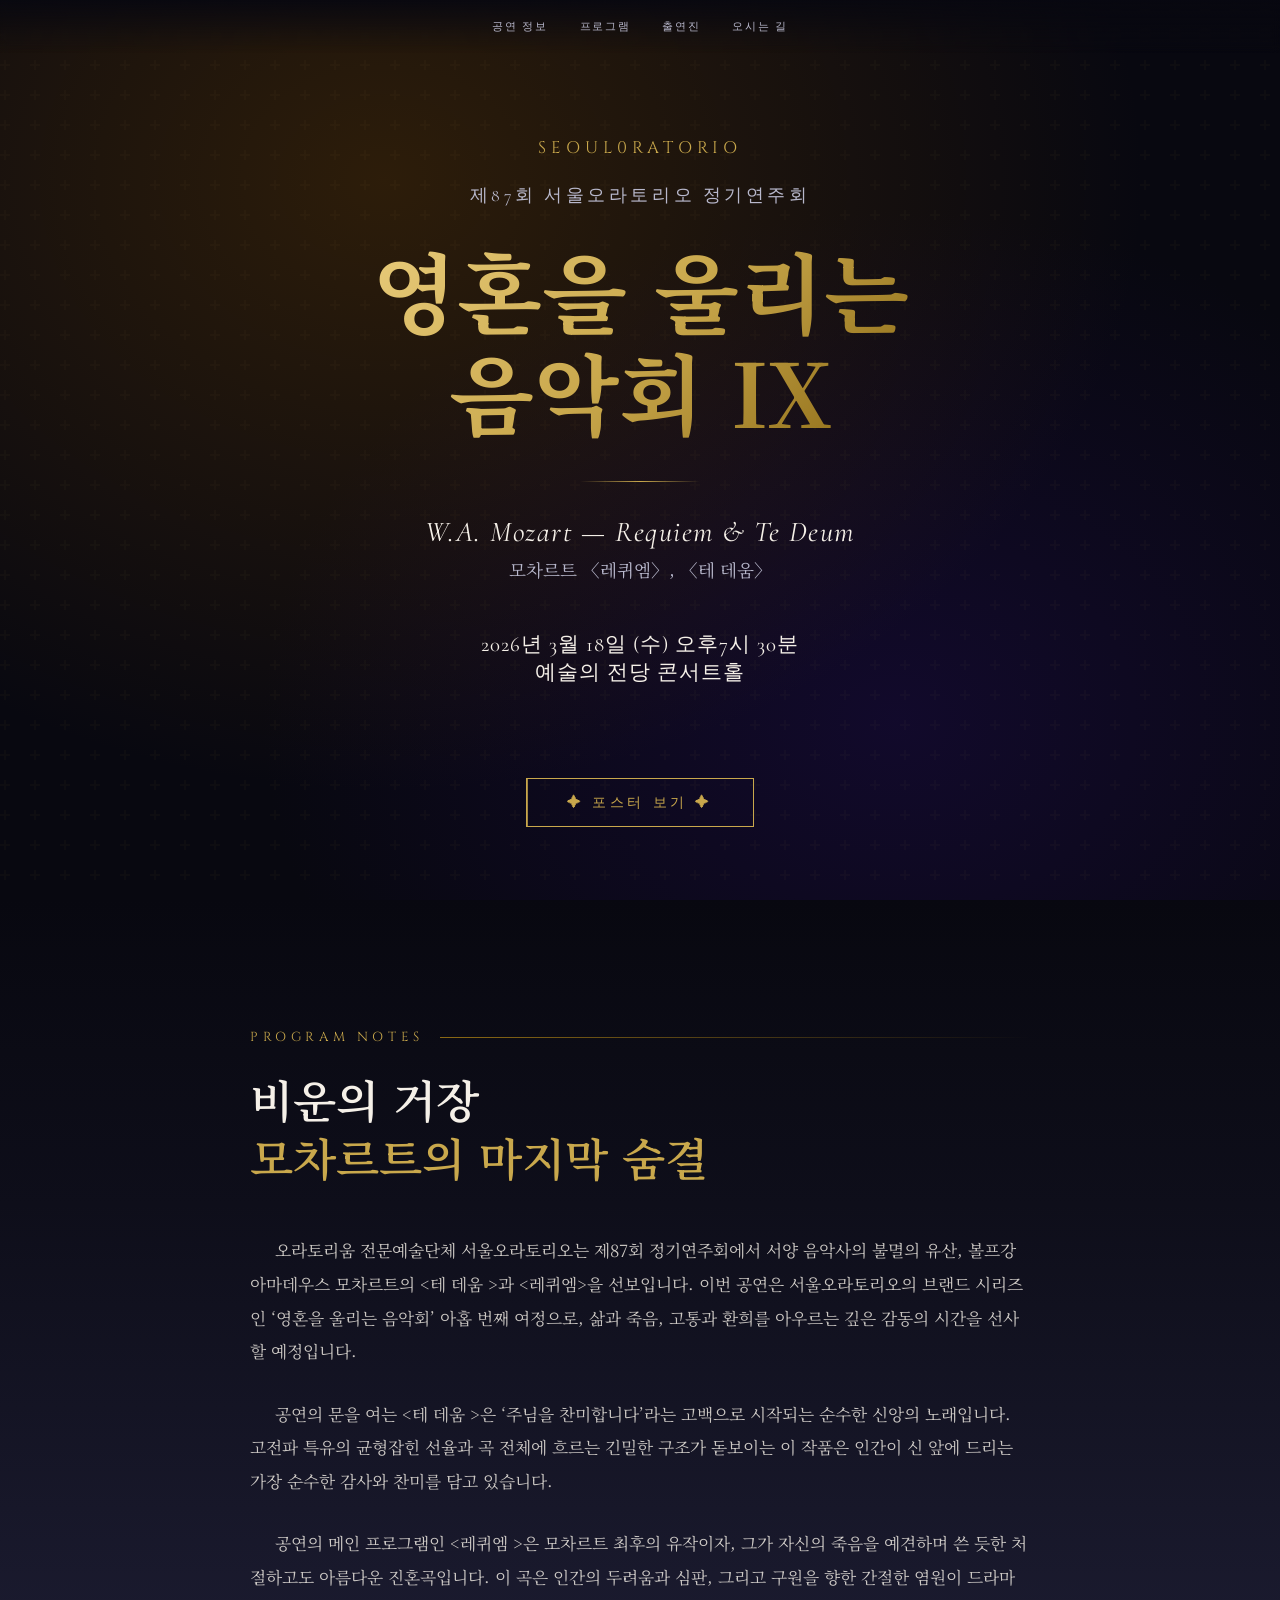
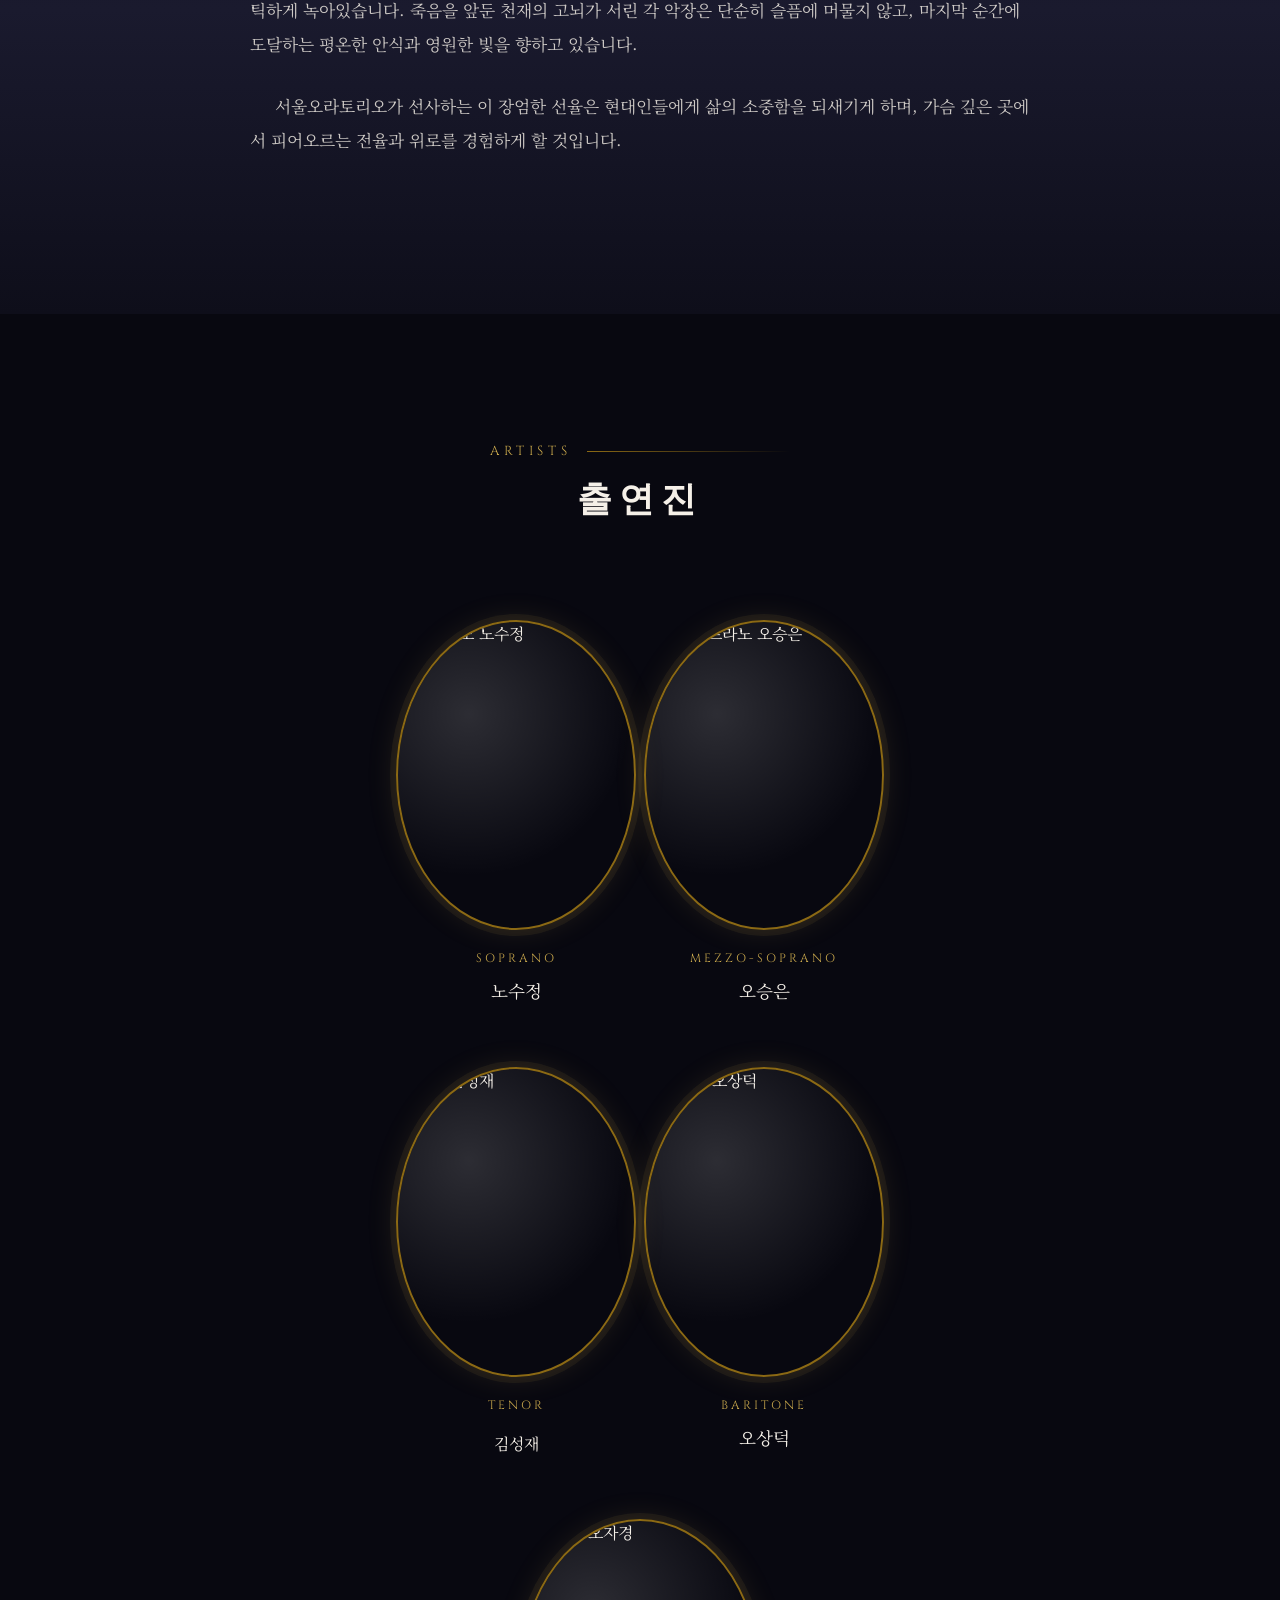
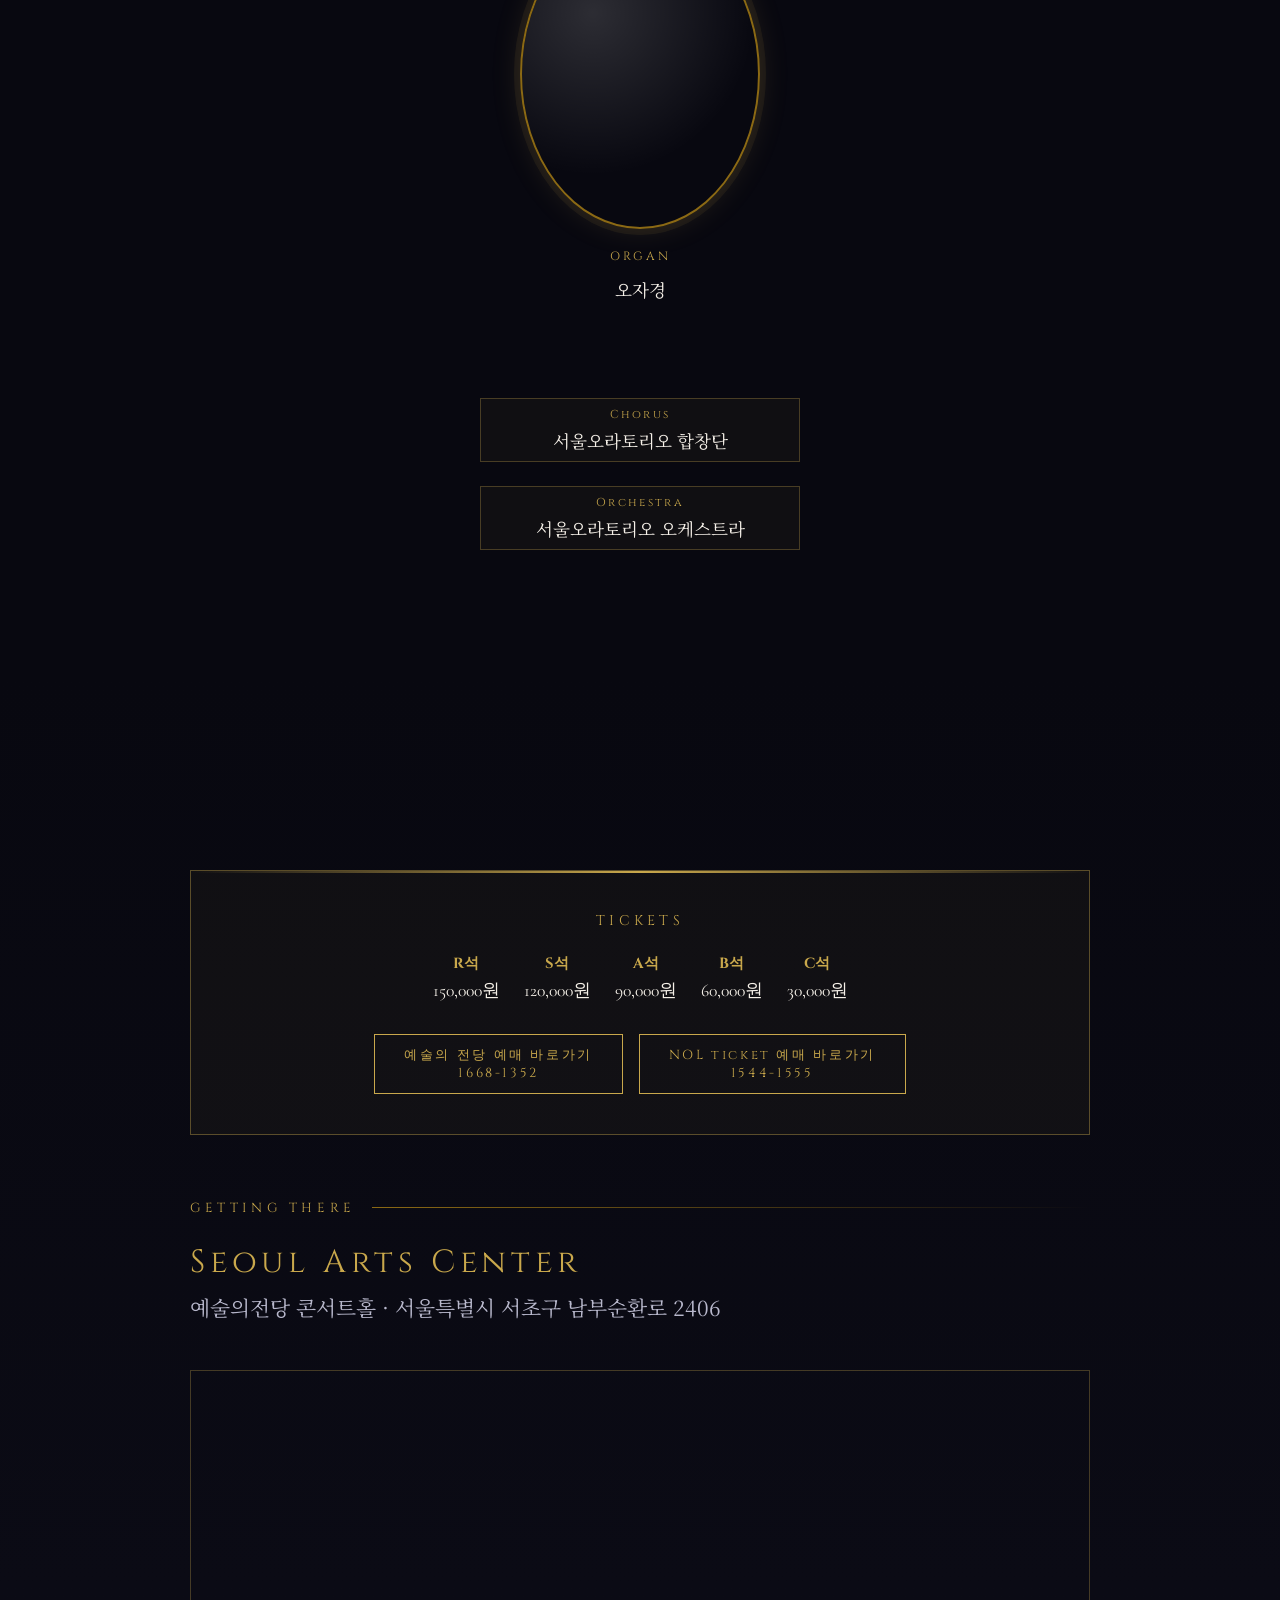
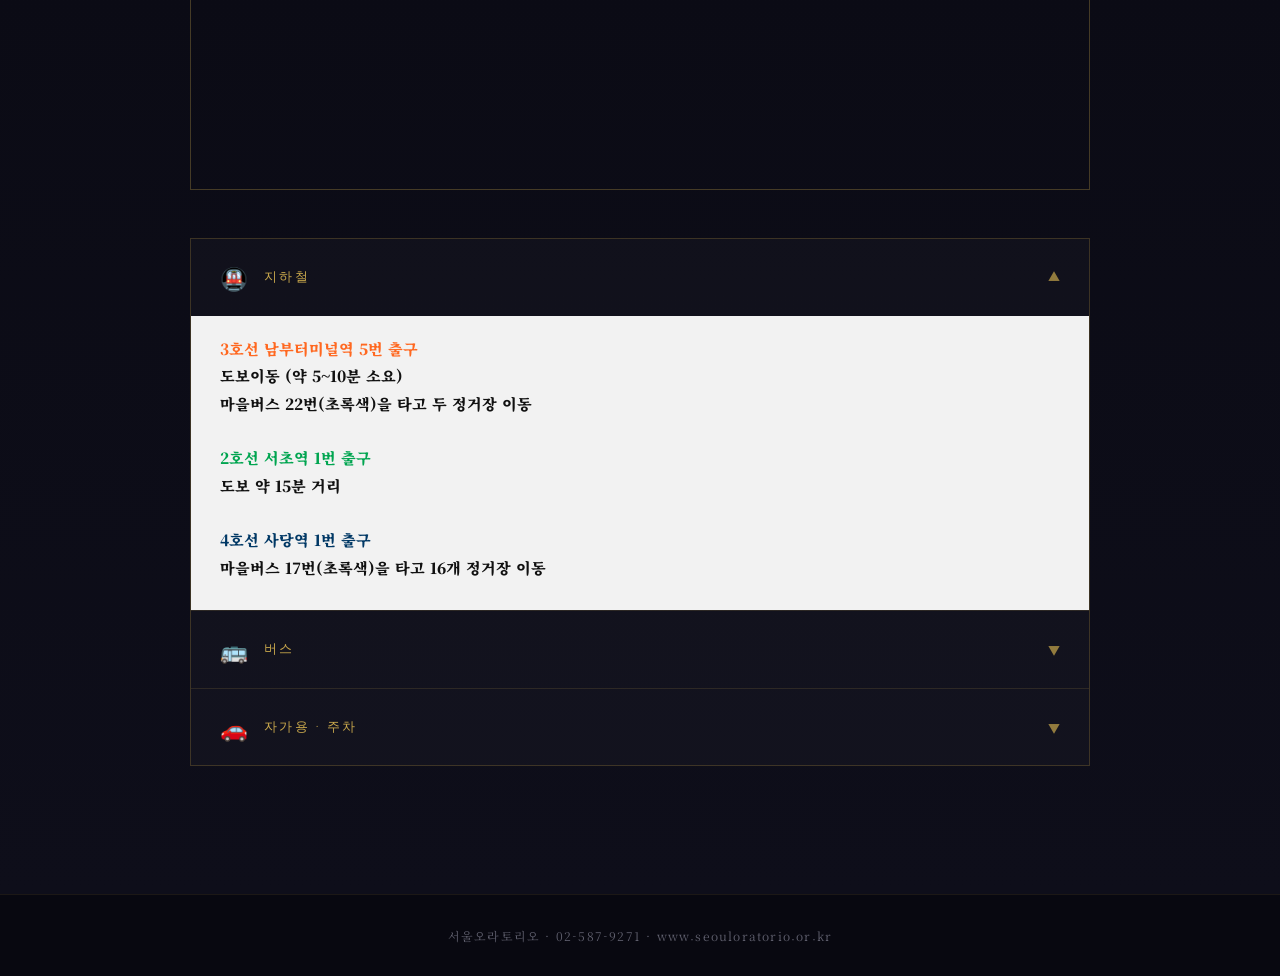
==== commit 537e9bdf: "Add files via upload" ====
--- a/index.html
+++ b/index.html
@@ -1,1005 +1,1005 @@
-<!DOCTYPE html>
-<html lang="ko">
-<head>
-<meta charset="UTF-8">
-<meta name="viewport" content="width=device-width, initial-scale=1.0">
-<title>영혼을 울리는 음악회 IX - 서울오라토리오</title>
-<link href="https://fonts.googleapis.com/css2?family=Noto+Serif+KR:wght@300;400;600;700&family=Cormorant+Garamond:ital,wght@0,300;0,400;0,600;1,300;1,400&family=Cinzel:wght@400;600;700&display=swap" rel="stylesheet">
-<style>
-  :root {
-    --gold: #C9A84C;
-    --gold-light: #E8CB7A;
-    --gold-dark: #8B6914;
-    --deep: #080810;
-    --ink: #0E0E1A;
-    --mist: #1A1A2E;
-    --silver: #B8B8CC;
-    --white: #F5F0E8;
-  }
-
-  * { margin: 0; padding: 0; box-sizing: border-box; }
-
-  html { scroll-behavior: smooth; }
-
-  body {
-    background: var(--deep);
-    color: var(--white);
-    font-family: 'Noto Serif KR', serif;
-    overflow-x: hidden;
-  }
-
-  /* NAVIGATION */
-  nav {
-    position: fixed;
-    top: 0; left: 0; right: 0;
-    z-index: 100;
-    display: flex;
-    justify-content: center;
-    gap: 2rem;
-    padding: 1.2rem 2rem;
-    background: linear-gradient(to bottom, rgba(8,8,16,0.95), transparent);
-    backdrop-filter: blur(4px);
-  }
-  nav a {
-    color: var(--silver);
-    text-decoration: none;
-    font-family: 'Cinzel', serif;
-    font-size: 0.7rem;
-    letter-spacing: 0.15em;
-    text-transform: uppercase;
-    transition: color 0.3s;
-  }
-  nav a:hover { color: var(--gold); }
-
-  /* SECTIONS */
-  section {
-    min-height: 100vh;
-    position: relative;
-    overflow: hidden;
-  }
-
-  /* ===== PAGE 1 - HERO ===== */
-  #page1 {
-    display: flex;
-    flex-direction: column;
-    align-items: center;
-    justify-content: center;
-    text-align: center;
-    padding: 8rem 2rem 4rem;
-    background: radial-gradient(ellipse at 30% 20%, rgba(100,60,0,0.4) 0%, transparent 60%),
-                radial-gradient(ellipse at 70% 80%, rgba(20,10,50,0.8) 0%, transparent 50%),
-                var(--deep);
-  }
-
-  #page1::before {
-    content: '';
-    position: absolute;
-    inset: 0;
-    background: url("data:image/svg+xml,%3Csvg width='60' height='60' viewBox='0 0 60 60' xmlns='http://www.w3.org/2000/svg'%3E%3Cg fill='none' fill-rule='evenodd'%3E%3Cg fill='%23C9A84C' fill-opacity='0.03'%3E%3Cpath d='M36 34v-4h-2v4h-4v2h4v4h2v-4h4v-2h-4zm0-30V0h-2v4h-4v2h4v4h2V6h4V4h-4zM6 34v-4H4v4H0v2h4v4h2v-4h4v-2H6zM6 4V0H4v4H0v2h4v4h2V6h4V4H6z'/%3E%3C/g%3E%3C/g%3E%3C/svg%3E");
-    pointer-events: none;
-  }
-
-  .hero-subtitle {
-    font-family: 'Cinzel', serif;
-    font-size: clamp(0.85rem, 1.8vw, 1.05rem);
-    letter-spacing: 0.3em;
-    color: var(--gold);
-    text-transform: uppercase;
-    margin-bottom: 1.5rem;
-    opacity: 0;
-    animation: fadeUp 1s 0.3s forwards;
-  }
-
-  .hero-concert-no {
-    font-family: 'Cormorant Garamond', serif;
-    font-size: clamp(0.9rem, 2vw, 1.1rem);
-    color: var(--silver);
-    letter-spacing: 0.2em;
-    margin-bottom: 2rem;
-    opacity: 0;
-    animation: fadeUp 1s 0.5s forwards;
-  }
-
-  .hero-title-ko {
-    font-family: 'Noto Serif KR', serif;
-    font-size: clamp(2.5rem, 7vw, 5.5rem);
-    font-weight: 700;
-    line-height: 1.15;
-    background: linear-gradient(135deg, var(--gold-light), var(--gold), var(--gold-dark));
-    -webkit-background-clip: text;
-    -webkit-text-fill-color: transparent;
-    background-clip: text;
-    margin-bottom: 0.5rem;
-    opacity: 0;
-    animation: fadeUp 1s 0.7s forwards;
-  }
-
-  .hero-divider {
-    width: 120px;
-    height: 1px;
-    background: linear-gradient(to right, transparent, var(--gold), transparent);
-    margin: 2rem auto;
-    opacity: 0;
-    animation: fadeIn 1s 1s forwards;
-  }
-
-  .hero-program {
-    font-family: 'Cormorant Garamond', serif;
-    font-size: clamp(1.2rem, 3vw, 1.8rem);
-    font-style: italic;
-    color: var(--white);
-    letter-spacing: 0.05em;
-    opacity: 0;
-    animation: fadeUp 1s 1.1s forwards;
-    margin-bottom: 0.5rem;
-  }
-
-  .hero-program-ko {
-    font-size: clamp(0.9rem, 2vw, 1.1rem);
-    color: var(--silver);
-    margin-bottom: 3rem;
-    opacity: 0;
-    animation: fadeUp 1s 1.2s forwards;
-  }
-
-  .hero-info {
-    display: flex;
-    gap: 3rem;
-    justify-content: center;
-    flex-wrap: wrap;
-    margin-bottom: 3.5rem;
-    opacity: 0;
-    animation: fadeUp 1s 1.4s forwards;
-  }
-
-  .info-item {
-    display: flex;
-    flex-direction: column;
-    align-items: center;
-    gap: 0.4rem;
-  }
-
-  .info-label {
-    font-family: 'Cinzel', serif;
-    font-size: 0.75rem;
-    letter-spacing: 0.25em;
-    color: var(--gold);
-    text-transform: uppercase;
-  }
-
-  .info-value {
-    font-family: 'Cormorant Garamond', serif;
-    font-size: clamp(1rem, 2.5vw, 1.3rem);
-    color: var(--white);
-    letter-spacing: 0.05em;
-  }
-
-  .poster-btn {
-    font-family: 'Cinzel', serif;
-    font-size: 0.88rem;
-    letter-spacing: 0.25em;
-    text-transform: uppercase;
-    color: var(--gold);
-    border: 1px solid var(--gold);
-    background: transparent;
-    padding: 0.9rem 2.5rem;
-    cursor: pointer;
-    transition: all 0.3s;
-    opacity: 0;
-    animation: fadeUp 1s 1.6s forwards;
-    position: relative;
-    overflow: hidden;
-  }
-
-  .poster-btn::before {
-    content: '';
-    position: absolute;
-    inset: 0;
-    background: var(--gold);
-    transform: translateX(-100%);
-    transition: transform 0.3s;
-    z-index: -1;
-  }
-
-  .poster-btn:hover {
-    color: var(--deep);
-  }
-
-  .poster-btn:hover::before {
-    transform: translateX(0);
-  }
-
-  /* POSTER MODAL */
-  .modal-overlay {
-    display: none;
-    position: fixed;
-    inset: 0;
-    background: rgba(0,0,0,0.9);
-    z-index: 1000;
-    align-items: center;
-    justify-content: center;
-    padding: 2rem;
-  }
-  .modal-overlay.active { display: flex; }
-
-  .modal-content {
-    position: relative;
-    max-width: 600px;
-    width: 100%;
-  }
-
-  .modal-content img {
-    width: 100%;
-    display: block;
-  }
-
-  .modal-close {
-    position: absolute;
-    top: -2.5rem;
-    right: 0;
-    background: none;
-    border: none;
-    color: var(--gold);
-    font-size: 1.5rem;
-    cursor: pointer;
-    font-family: 'Cinzel', serif;
-    letter-spacing: 0.1em;
-  }
-
-  /* ===== PAGE 2 - PROGRAM NOTES ===== */
-  #page2 {
-    padding: 8rem 2rem;
-    background: linear-gradient(180deg, var(--deep) 0%, var(--ink) 30%, var(--mist) 70%, var(--ink) 100%);
-    display: flex;
-    align-items: center;
-    justify-content: center;
-  }
-
-  .program-inner {
-    max-width: 780px;
-    width: 100%;
-  }
-
-  .section-eyebrow {
-    font-family: 'Cinzel', serif;
-    font-size: 0.82rem;
-    letter-spacing: 0.35em;
-    color: var(--gold);
-    text-transform: uppercase;
-    margin-bottom: 1.5rem;
-    display: flex;
-    align-items: center;
-    gap: 1rem;
-  }
-
-  .section-eyebrow::after {
-    content: '';
-    flex: 1;
-    height: 1px;
-    background: linear-gradient(to right, var(--gold-dark), transparent);
-  }
-
-  .program-heading {
-    font-family: 'Noto Serif KR', serif;
-    font-size: clamp(1.8rem, 4vw, 2.8rem);
-    font-weight: 600;
-    line-height: 1.3;
-    color: var(--white);
-    margin-bottom: 3rem;
-  }
-
-  .program-heading span {
-    color: var(--gold);
-  }
-
-  .program-body p {
-    font-family: 'Noto Serif KR', serif;
-    font-size: clamp(0.9rem, 1.5vw, 1.05rem);
-    line-height: 2;
-    color: rgba(245,240,232,0.82);
-    margin-bottom: 1.8rem;
-    text-indent: 1.5em;
-  }
-
-  .works-grid {
-    display: grid;
-    grid-template-columns: 1fr 1fr;
-    gap: 1.5rem;
-    margin-top: 3rem;
-  }
-
-  .work-card {
-    border: 1px solid rgba(201,168,76,0.3);
-    padding: 1.8rem;
-    background: rgba(201,168,76,0.04);
-    position: relative;
-    overflow: hidden;
-  }
-
-  .work-card::before {
-    content: '';
-    position: absolute;
-    top: 0; left: 0;
-    width: 3px;
-    height: 100%;
-    background: linear-gradient(to bottom, var(--gold), transparent);
-  }
-
-  .work-title-en {
-    font-family: 'Cormorant Garamond', serif;
-    font-size: 1.4rem;
-    font-style: italic;
-    color: var(--gold-light);
-    margin-bottom: 0.3rem;
-  }
-
-  .work-desc {
-    font-size: 0.82rem;
-    color: var(--silver);
-    line-height: 1.7;
-  }
-
-  /* ===== PAGE 3 - PERFORMERS ===== */
-  #page3 {
-    padding: 8rem 2rem;
-    background: var(--deep);
-    display: flex;
-    align-items: center;
-    justify-content: center;
-    flex-direction: column;
-  }
-
-  .performers-header {
-    text-align: center;
-    margin-bottom: 5rem;
-    width: 100%;
-  }
-
-  .performers-title {
-    font-family: 'Cinzel', serif;
-    font-size: clamp(1.5rem, 3vw, 2.2rem);
-    letter-spacing: 0.2em;
-    color: var(--white);
-    margin-bottom: 1rem;
-  }
-
-  .performers-grid {
-    display: flex;
-    flex-direction: column;
-    gap: 4rem;
-    max-width: 900px;
-    width: 100%;
-  }
-
-  .performer-row {
-    display: flex;
-    justify-content: center;
-    gap: 3rem;
-    flex-wrap: wrap;
-  }
-
-  .performer-card {
-    display: flex;
-    flex-direction: column;
-    align-items: center;
-    gap: 1.2rem;
-    width: 200px;
-  }
-
-  .performer-photo {
-    width: 240px;
-    height: 310px;
-    border-radius: 50%;
-    overflow: hidden;
-    border: 2px solid var(--gold-dark);
-    box-shadow: 0 0 30px rgba(201,168,76,0.15), 0 0 0 6px rgba(201,168,76,0.08);
-    transition: all 0.4s;
-    position: relative;
-  }
-
-  .performer-photo::after {
-    content: '';
-    position: absolute;
-    inset: 0;
-    border-radius: 50%;
-    background: radial-gradient(circle at 30% 30%, rgba(255,255,255,0.15), transparent 60%);
-  }
-
-  .performer-card:hover .performer-photo {
-    border-color: var(--gold);
-    box-shadow: 0 0 50px rgba(201,168,76,0.3), 0 0 0 8px rgba(201,168,76,0.12);
-    transform: translateY(-4px);
-  }
-
-  .performer-photo img {
-    width: 100%;
-    height: 100%;
-    object-fit: cover;
-    object-position: top center;
-  }
-
-  .performer-role {
-    font-family: 'Cinzel', serif;
-    font-size: 0.75rem;
-    letter-spacing: 0.25em;
-    color: var(--gold);
-    text-transform: uppercase;
-  }
-
-  .performer-name {
-    font-family: 'Noto Serif KR', serif;
-    font-size: 1.1rem;
-    color: var(--white);
-    text-align: center;
-    margin-top: -0.4rem;
-  }
-
-  .ensemble-row {
-    display: flex;
-    flex-direction: column;
-    align-items: center;
-    gap: 1.5rem;
-    margin-top: 2rem;
-  }
-
-  .ensemble-item {
-    border: 1px solid rgba(201,168,76,0.3);
-    padding: 0;
-    text-align: center;
-    background: rgba(201,168,76,0.04);
-    width: 320px;
-    height: 64px;
-    display: flex;
-    flex-direction: column;
-    align-items: center;
-    justify-content: center;
-    box-sizing: border-box;
-  }
-
-  .ensemble-item .role {
-    font-family: 'Cinzel', serif;
-    font-size: 0.72rem;
-    letter-spacing: 0.2em;
-    color: var(--gold);
-    display: block;
-    margin-bottom: 0.4rem;
-  }
-
-  .ensemble-item .name {
-    font-family: 'Noto Serif KR', serif;
-    font-size: 1.1rem;
-    color: var(--white);
-    text-align: center;
-  }
-
-  /* ===== PAGE 4 - DIRECTIONS ===== */
-  #page4 {
-    padding: 8rem 2rem 5rem;
-    background: linear-gradient(180deg, var(--deep) 0%, var(--ink) 100%);
-    display: flex;
-    align-items: center;
-    justify-content: center;
-    flex-direction: column;
-    min-height: 100vh;
-  }
-
-  .directions-inner {
-    max-width: 900px;
-    width: 100%;
-  }
-
-  .venue-name {
-    font-family: 'Cinzel', serif;
-    font-size: clamp(1.3rem, 3vw, 2rem);
-    letter-spacing: 0.15em;
-    color: var(--gold);
-    margin-bottom: 0.5rem;
-  }
-
-  .venue-name-ko {
-    font-size: clamp(1rem, 2vw, 1.3rem);
-    color: var(--silver);
-    font-family: 'Noto Serif KR', serif;
-    margin-bottom: 3rem;
-  }
-
-  .map-wrapper {
-    width: 100%;
-    height: 420px;
-    border: 1px solid rgba(201,168,76,0.3);
-    margin-bottom: 3rem;
-    position: relative;
-    overflow: hidden;
-  }
-
-  .map-wrapper iframe {
-    width: 100%;
-    height: 100%;
-    border: none;
-    filter: grayscale(30%) brightness(0.9);
-  }
-
-  .transport-grid {
-    display: flex;
-    flex-direction: column;
-    gap: 0;
-    margin-bottom: 3rem;
-    border: 1px solid rgba(201,168,76,0.25);
-  }
-
-  .transport-card {
-    border-bottom: 1px solid rgba(201,168,76,0.15);
-    background: rgba(255,255,255,0.02);
-    position: relative;
-    overflow: hidden;
-  }
-
-  .transport-card:last-child {
-    border-bottom: none;
-  }
-
-  .transport-header {
-    display: flex;
-    align-items: center;
-    gap: 1rem;
-    padding: 1.4rem 1.8rem;
-    cursor: pointer;
-    user-select: none;
-    transition: background 0.2s;
-  }
-
-  .transport-header:hover {
-    background: rgba(201,168,76,0.06);
-  }
-
-  .transport-icon {
-    font-size: 1.4rem;
-    flex-shrink: 0;
-  }
-
-  .transport-type {
-    font-family: 'Cinzel', serif;
-    font-size: 0.82rem;
-    letter-spacing: 0.2em;
-    color: var(--gold);
-    text-transform: uppercase;
-    flex: 1;
-  }
-
-  .transport-arrow {
-    font-size: 0.75rem;
-    color: var(--gold);
-    transition: transform 0.3s ease;
-    opacity: 0.7;
-  }
-
-  .transport-card.open .transport-arrow {
-    transform: rotate(180deg);
-  }
-
-  .transport-info {
-    font-size: 0.95rem;
-    line-height: 1.8;
-    color: #111111;
-    font-weight: 900;
-    background: #f2f2f2;
-    max-height: 0;
-    overflow: hidden;
-    transition: max-height 0.4s ease, padding 0.3s ease;
-    padding: 0 1.8rem;
-  }
-
-  .transport-card.open .transport-info {
-    max-height: 600px;
-    padding: 1.2rem 1.8rem 1.8rem;
-  }
-
-  .ticket-section {
-    border: 1px solid rgba(201,168,76,0.4);
-    padding: 2.5rem;
-    background: rgba(201,168,76,0.04);
-    text-align: center;
-    position: relative;
-    overflow: hidden;
-    margin-bottom: 4rem;
-    margin-top: 4rem;
-  }
-
-  .ticket-section::before {
-    content: '';
-    position: absolute;
-    top: 0; left: 0; right: 0;
-    height: 2px;
-    background: linear-gradient(to right, transparent, var(--gold), transparent);
-  }
-
-  .ticket-title {
-    font-family: 'Cinzel', serif;
-    font-size: 0.88rem;
-    letter-spacing: 0.3em;
-    color: var(--gold);
-    text-transform: uppercase;
-    margin-bottom: 1.5rem;
-  }
-
-  .ticket-prices {
-    display: flex;
-    justify-content: center;
-    gap: 1.5rem;
-    flex-wrap: wrap;
-    margin-bottom: 2rem;
-  }
-
-  .ticket-tier {
-    display: flex;
-    flex-direction: column;
-    align-items: center;
-    gap: 0.3rem;
-  }
-
-  .tier-label {
-    font-family: 'Cinzel', serif;
-    font-size: 0.92rem;
-    color: var(--gold);
-    font-weight: 700;
-  }
-
-  .tier-price {
-    font-family: 'Cormorant Garamond', serif;
-    font-size: 1.1rem;
-    color: var(--white);
-  }
-
-  .ticket-links {
-    display: flex;
-    justify-content: center;
-    gap: 1rem;
-    flex-wrap: wrap;
-  }
-
-  .ticket-link {
-    display: inline-block;
-    font-family: 'Cinzel', serif;
-    font-size: 0.82rem;
-    letter-spacing: 0.2em;
-    color: var(--gold);
-    border: 1px solid var(--gold);
-    padding: 0.7rem 1.8rem;
-    text-decoration: none;
-    transition: all 0.3s;
-  }
-
-  .ticket-link:hover {
-    background: var(--gold);
-    color: var(--deep);
-  }
-
-  /* SCROLL ANIMATIONS */
-  .reveal {
-    opacity: 0;
-    transform: translateY(30px);
-    transition: opacity 0.8s ease, transform 0.8s ease;
-  }
-  .reveal.visible {
-    opacity: 1;
-    transform: translateY(0);
-  }
-
-  @keyframes fadeUp {
-    to { opacity: 1; transform: translateY(0); }
-    from { opacity: 0; transform: translateY(20px); }
-  }
-  @keyframes fadeIn {
-    to { opacity: 1; }
-    from { opacity: 0; }
-  }
-
-  /* FOOTER */
-  footer {
-    text-align: center;
-    padding: 2rem;
-    font-size: 0.75rem;
-    color: rgba(184,184,204,0.5);
-    letter-spacing: 0.1em;
-    border-top: 1px solid rgba(201,168,76,0.1);
-  }
-
-  @media (max-width: 600px) {
-    nav { gap: 1rem; }
-    nav a { font-size: 0.6rem; }
-    .works-grid { grid-template-columns: 1fr; }
-    .hero-info { gap: 1.5rem; }
-    .map-wrapper { height: 280px; }
-  }
-</style>
-</head>
-<body>
-
-<nav>
-  <a href="#page1">공연 정보</a>
-  <a href="#page2">프로그램</a>
-  <a href="#page3">출연진</a>
-  <a href="#page4">오시는 길</a>
-</nav>
-
-<!-- PAGE 1: HERO -->
-<section id="page1">
-  <p class="hero-subtitle">Seoul0ratorio</p>
-  <p class="hero-concert-no">제87회 서울오라토리오 정기연주회</p>
-  <h1 class="hero-title-ko">영혼을 울리는<br>음악회 IX</h1>
-  <div class="hero-divider"></div>
-  <p class="hero-program">W.A. Mozart — Requiem &amp; Te Deum</p>
-  <p class="hero-program-ko">모차르트 〈레퀴엠〉, 〈테 데움〉</p>
-  <div class="hero-info">
-    <div class="info-item">
-    
-      <span class="info-value">2026년 3월 18일 (수) 오후7시 30분<br> 예술의 전당 콘서트홀</span>
-		<br> 
-      <span class="info-value"></span>
-    </div>
-  </div>
-  <button class="poster-btn" onclick="document.querySelector('.modal-overlay').classList.add('active')">
-    ✦ 포스터 보기 ✦
-  </button>
-</section>
-
-<!-- POSTER MODAL -->
-<div class="modal-overlay" onclick="if(event.target===this)this.classList.remove('active')">
-  <div class="modal-content">
-    <button class="modal-close" onclick="document.querySelector('.modal-overlay').classList.remove('active')">× 닫기</button>
-    <img src="[data-uri]" alt="공연 포스터">
-  </div>
-</div>
-
-
-<!-- PAGE 2: PROGRAM NOTES -->
-<section id="page2">
-  <div class="program-inner">
-    <div class="section-eyebrow reveal">Program Notes</div>
-    <h2 class="program-heading reveal">비운의 거장<br><span>모차르트의 마지막 숨결</span></h2>
-    <div class="program-body reveal">
-      <p>오라토리움 전문예술단체 서울오라토리오는 제87회 정기연주회에서 서양 음악사의 불멸의 유산, 볼프강 아마데우스 모차르트의 &lt;테 데움 &gt;과 &lt;레퀴엠&gt;을 선보입니다. 이번 공연은 서울오라토리오의 브랜드 시리즈인 ‘영혼을 울리는 음악회’ 아홉 번째 여정으로, 삶과 죽음, 고통과 환희를 아우르는 깊은 감동의 시간을 선사할 예정입니다.</p>
-      <p>공연의 문을 여는 &lt;테 데움 &gt;은 ‘주님을 찬미합니다’라는 고백으로 시작되는 순수한 신앙의 노래입니다. 고전파 특유의 균형잡힌 선율과 곡 전체에 흐르는 긴밀한 구조가 돋보이는 이 작품은 인간이 신 앞에 드리는 가장 순수한 감사와 찬미를 담고 있습니다.</p>
-      <p>공연의 메인 프로그램인 &lt;레퀴엠 &gt;은 모차르트 최후의 유작이자, 그가 자신의 죽음을 예견하며 쓴 듯한 처절하고도 아름다운 진혼곡입니다. 이 곡은 인간의 두려움과 심판, 그리고 구원을 향한 간절한 염원이 드라마틱하게 녹아있습니다. 죽음을 앞둔 천재의 고뇌가 서린 각 악장은 단순히 슬픔에 머물지 않고, 마지막 순간에 도달하는 평온한 안식과 영원한 빛을 향하고 있습니다.</p>
-	  <p>서울오라토리오가 선사하는 이 장엄한 선율은 현대인들에게 삶의 소중함을 되새기게 하며, 가슴 깊은 곳에서 피어오르는 전율과 위로를 경험하게 할 것입니다.</p>
-    </div>
-  </div>
-</section>
-
-
-<!-- PAGE 3: PERFORMERS -->
-<section id="page3">
-  <div class="performers-header">
-    <div class="section-eyebrow reveal" style="justify-content:center; max-width:300px; margin:0 auto 1rem;">Artists</div>
-    <h2 class="performers-title reveal">출연진</h2>
-  </div>
-  <div class="performers-grid">
-    <!-- 1행: 소프라노, 메조소프라노 -->
-    <div class="performer-row reveal">
-      <div class="performer-card">
-        <div class="performer-photo">
-          <img src="사진/소프라노 노수정.png" alt="소프라노 노수정">
-        </div>
-        <span class="performer-role">Soprano</span>
-        <span class="performer-name">노수정</span>
-      </div>
-      <div class="performer-card">
-        <div class="performer-photo">
-          <img src="사진/메조소프라노 오승은.png" alt="메조소프라노 오승은">
-        </div>
-        <span class="performer-role">Mezzo-Soprano</span>
-        <span class="performer-name">오승은</span>
-      </div>
-    </div>
-    <!-- 2행: 테너, 바리톤 -->
-    <div class="performer-row reveal">
-      <div class="performer-card">
-        <div class="performer-photo">
-          <img src="사진/테너 김성재.png" alt="테너 김성재">
-        </div>
-        <span class="performer-role">Tenor</span>
-        <span class="performer-name">김성재</span>
-      </div>
-      <div class="performer-card">
-        <div class="performer-photo">
-          <img src="사진/바리톤 오상덕.png" alt="바리톤 오상덕">
-        </div>
-        <span class="performer-role">Baritone</span>
-        <span class="performer-name">오상덕</span>
-      </div>
-    </div>
-    <!-- 3행: 오르간 -->
-    <div class="performer-row reveal">
-      <div class="performer-card">
-        <div class="performer-photo">
-          <img src="사진/오르간 오자경.png" alt="오르간 오자경">
-        </div>
-        <span class="performer-role">Organ</span>
-        <span class="performer-name">오자경</span>
-      </div>
-    </div>
-    <div class="ensemble-row reveal">
-      <div class="ensemble-item">
-        <span class="role">Chorus</span>
-        <span class="name">서울오라토리오 합창단</span>
-      </div>
-      <div class="ensemble-item">
-        <span class="role">Orchestra</span>
-        <span class="name">서울오라토리오 오케스트라</span>
-      </div>
-    </div>
-      </div>
-    </div>
-  </div>
-</section>
-
-
-<!-- PAGE 4: DIRECTIONS -->
-<section id="page4">
-  <div class="directions-inner">
-    <div class="ticket-section reveal">
-      <div class="ticket-title">Tickets</div>
-      <div class="ticket-prices">
-        <div class="ticket-tier">
-          <span class="tier-label">R석</span>
-          <span class="tier-price">150,000원</span>
-        </div>
-        <div class="ticket-tier">
-          <span class="tier-label">S석</span>
-          <span class="tier-price">120,000원</span>
-        </div>
-        <div class="ticket-tier">
-          <span class="tier-label">A석</span>
-          <span class="tier-price">90,000원</span>
-        </div>
-        <div class="ticket-tier">
-          <span class="tier-label">B석</span>
-          <span class="tier-price">60,000원</span>
-        </div>
-        <div class="ticket-tier">
-          <span class="tier-label">C석</span>
-          <span class="tier-price">30,000원</span>
-        </div>
-      </div>
-      <div class="ticket-links">
-        <a href="https://nol.interpark.com/ticket" target="_blank" class="ticket-link">예술의 전당 예매 바로가기 <br> 1668-1352</a>
-		<a href="https://www.sac.or.kr/site/main/show/show_view?SN=78922" target="_blank" class="ticket-link">NOL ticket 예매 바로가기 <br> 1544-1555 </a>
-      </div>
-    </div>
-
-    <div class="section-eyebrow reveal">Getting There</div>
-    <div class="venue-name reveal">Seoul Arts Center</div>
-    <div class="venue-name-ko reveal">예술의전당 콘서트홀 · 서울특별시 서초구 남부순환로 2406</div>
-
-    <div class="map-wrapper reveal">
-      <div id="kakao-map" style="width:100%; height:420px;"></div>
-    </div>
-    <script type="text/javascript" src="//dapi.kakao.com/v2/maps/sdk.js?appkey=2037decc56f50a4d2136c1b7b08f899b&autoload=false"></script>
-    <script>
-      kakao.maps.load(function() {
-        var container = document.getElementById('kakao-map');
-        var options = {
-          center: new kakao.maps.LatLng(37.4773, 127.0130),
-          level: 4
-        };
-        var map = new kakao.maps.Map(container, options);
-
-        var markerPosition = new kakao.maps.LatLng(37.4773, 127.0130);
-        var marker = new kakao.maps.Marker({ position: markerPosition });
-        marker.setMap(map);
-
-        var infowindow = new kakao.maps.InfoWindow({
-          content: '<div style="padding:8px 12px; font-size:13px; font-weight:bold; color:#222;">예술의전당 콘서트홀</div>'
-        });
-        infowindow.open(map, marker);
-      });
-    </script>
-
-    <div class="transport-grid reveal">
-      <div class="transport-card open">
-        <div class="transport-header" onclick="toggleCard(this)">
-          <div class="transport-icon">🚇</div>
-          <div class="transport-type">지하철</div>
-          <div class="transport-arrow">▼</div>
-        </div>
-        <div class="transport-info">
-          <strong style="color:#FF6820; font-weight:900;">3호선 남부터미널역 5번 출구</strong><br>
-          도보이동 (약 5~10분 소요)<br>마을버스 22번(초록색)을 타고 두 정거장 이동
-          <br><br>
-          <strong style="color:#00A550; font-weight:900;">2호선 서초역 1번 출구</strong><br>
-          도보 약 15분 거리
-          <br><br>
-          <strong style="color:#003865; font-weight:900;">4호선 사당역 1번 출구</strong><br>
-          마을버스 17번(초록색)을 타고 16개 정거장 이동
-        </div>
-      </div>
-      <div class="transport-card">
-        <div class="transport-header" onclick="toggleCard(this)">
-          <div class="transport-icon">🚌</div>
-          <div class="transport-type">버스</div>
-          <div class="transport-arrow">▼</div>
-        </div>
-        <div class="transport-info">
-          <strong style="color:#111111; font-weight:900;">예술의전당 정류장</strong><br>
-          <span style="color:#0066CC; font-weight:900;">간선: 406, 405</span><br>
-          <span style="color:#3EA832; font-weight:900;">지선: 5413</span><br>
-          <span style="color:#E51E24; font-weight:900;">직행: 1500-2, 1553</span><br>
-          <span style="color:#5AB55E; font-weight:900;">마을: 서초11, 서초17, 서초22</span><br>
-          
-        </div>
-      </div>
-      <div class="transport-card">
-        <div class="transport-header" onclick="toggleCard(this)">
-          <div class="transport-icon">🚗</div>
-          <div class="transport-type">자가용 · 주차</div>
-          <div class="transport-arrow">▼</div>
-        </div>
-        <div class="transport-info" style="padding:0;">
-          <!-- 남부순환로 -->
-          <div style="padding: 1.4rem 1.8rem 1.2rem;">
-            <div style="display:flex; align-items:center; gap:0.8rem; margin-bottom:1rem;">
-              <div style="width:3px; height:1.2rem; background:#C9A84C; border-radius:2px; flex-shrink:0;"></div>
-              <span style="font-family:'Noto Serif KR',serif; font-size:1.1rem; letter-spacing:0.05em; color:#111111; font-weight:900;">남부순환로</span>
-            </div>
-            <div style="margin-bottom:0.8rem;">
-              <span style="font-weight:900; color:#0066CC;">양재 방면에서 오시는 경우</span><br>
-              경부고속도로 서초 IC 예술의전당 방향 → 남부순환로 사당방면으로 직진 → 예술의전당앞 교차로 좌측에 예술의전당
-            </div>
-            <div>
-              <span style="font-weight:900; color:#0066CC;">사당 방면에서 오시는 경우</span><br>
-              남부순환로 양재방면으로 직진 → 예술의전당앞 교차로 우측에 예술의전당
-            </div>
-          </div>
-          <!-- 구분선 -->
-          <div style="height:1px; background: linear-gradient(to right, transparent, rgba(201,168,76,0.4), transparent); margin: 0 1.8rem;"></div>
-          <!-- 올림픽대로 -->
-          <div style="padding: 1.2rem 1.8rem 1.4rem;">
-            <div style="display:flex; align-items:center; gap:0.8rem; margin-bottom:1rem;">
-              <div style="width:3px; height:1.2rem; background:#C9A84C; border-radius:2px; flex-shrink:0;"></div>
-              <span style="font-family:'Noto Serif KR',serif; font-size:1.1rem; letter-spacing:0.05em; color:#111111; font-weight:900;">올림픽대로</span>
-            </div>
-            <div style="margin-bottom:0.8rem;">
-              <span style="font-weight:900; color:#0066CC;">공항 방면에서 오시는 경우</span><br>
-              올림픽대로 반포대교 분기점에서 고속터미널 방면으로 좌회전 → 곧바로 반포대교 고가차로를 타고 서초역 방면으로 직진 → 서초3동 사거리를 지나 우면산 터널 옆으로 우측 도로 진입 → 예술의전당앞 교차로 정면에 예술의전당
-            </div>
-            <div>
-              <span style="font-weight:900; color:#0066CC;">잠실 방면에서 오시는 경우</span><br>
-              올림픽대로 한남대교 분기점에서 한남IC 진입 → 곧이어 한남IC 부산방향으로 경부고속도로 진입 → 서초IC 예술의전당 방향으로 나와 사당방면으로 직진 → 예술의전당앞 교차로 좌측에 예술의전당
-            </div>
-          </div>
-        </div>
-      </div>
-    </div>
-
-
-  </div>
-</section>
-
-<footer>
-  서울오라토리오 · 02-587-9271 · www.seouloratorio.or.kr
-</footer>
-
-<script>
-  // Scroll reveal
-  const reveals = document.querySelectorAll('.reveal');
-  const observer = new IntersectionObserver((entries) => {
-    entries.forEach(e => {
-      if (e.isIntersecting) {
-        e.target.classList.add('visible');
-        // stagger children if multiple
-      }
-    });
-  }, { threshold: 0.15 });
-  reveals.forEach((el, i) => {
-    el.style.transitionDelay = (i % 4) * 0.1 + 's';
-    observer.observe(el);
-  });
-</script>
-<script>
-  function toggleCard(header) {
-    const card = header.parentElement;
-    card.classList.toggle('open');
-  }
-</script>
-</body>
-</html>
+<!DOCTYPE html>
+<html lang="ko">
+<head>
+<meta charset="UTF-8">
+<meta name="viewport" content="width=device-width, initial-scale=1.0">
+<title>영혼을 울리는 음악회 IX - 서울오라토리오</title>
+<link href="https://fonts.googleapis.com/css2?family=Noto+Serif+KR:wght@300;400;600;700&family=Cormorant+Garamond:ital,wght@0,300;0,400;0,600;1,300;1,400&family=Cinzel:wght@400;600;700&display=swap" rel="stylesheet">
+<style>
+  :root {
+    --gold: #C9A84C;
+    --gold-light: #E8CB7A;
+    --gold-dark: #8B6914;
+    --deep: #080810;
+    --ink: #0E0E1A;
+    --mist: #1A1A2E;
+    --silver: #B8B8CC;
+    --white: #F5F0E8;
+  }
+
+  * { margin: 0; padding: 0; box-sizing: border-box; }
+
+  html { scroll-behavior: smooth; }
+
+  body {
+    background: var(--deep);
+    color: var(--white);
+    font-family: 'Noto Serif KR', serif;
+    overflow-x: hidden;
+  }
+
+  /* NAVIGATION */
+  nav {
+    position: fixed;
+    top: 0; left: 0; right: 0;
+    z-index: 100;
+    display: flex;
+    justify-content: center;
+    gap: 2rem;
+    padding: 1.2rem 2rem;
+    background: linear-gradient(to bottom, rgba(8,8,16,0.95), transparent);
+    backdrop-filter: blur(4px);
+  }
+  nav a {
+    color: var(--silver);
+    text-decoration: none;
+    font-family: 'Cinzel', serif;
+    font-size: 0.7rem;
+    letter-spacing: 0.15em;
+    text-transform: uppercase;
+    transition: color 0.3s;
+  }
+  nav a:hover { color: var(--gold); }
+
+  /* SECTIONS */
+  section {
+    min-height: 100vh;
+    position: relative;
+    overflow: hidden;
+  }
+
+  /* ===== PAGE 1 - HERO ===== */
+  #page1 {
+    display: flex;
+    flex-direction: column;
+    align-items: center;
+    justify-content: center;
+    text-align: center;
+    padding: 8rem 2rem 4rem;
+    background: radial-gradient(ellipse at 30% 20%, rgba(100,60,0,0.4) 0%, transparent 60%),
+                radial-gradient(ellipse at 70% 80%, rgba(20,10,50,0.8) 0%, transparent 50%),
+                var(--deep);
+  }
+
+  #page1::before {
+    content: '';
+    position: absolute;
+    inset: 0;
+    background: url("data:image/svg+xml,%3Csvg width='60' height='60' viewBox='0 0 60 60' xmlns='http://www.w3.org/2000/svg'%3E%3Cg fill='none' fill-rule='evenodd'%3E%3Cg fill='%23C9A84C' fill-opacity='0.03'%3E%3Cpath d='M36 34v-4h-2v4h-4v2h4v4h2v-4h4v-2h-4zm0-30V0h-2v4h-4v2h4v4h2V6h4V4h-4zM6 34v-4H4v4H0v2h4v4h2v-4h4v-2H6zM6 4V0H4v4H0v2h4v4h2V6h4V4H6z'/%3E%3C/g%3E%3C/g%3E%3C/svg%3E");
+    pointer-events: none;
+  }
+
+  .hero-subtitle {
+    font-family: 'Cinzel', serif;
+    font-size: clamp(0.85rem, 1.8vw, 1.05rem);
+    letter-spacing: 0.3em;
+    color: var(--gold);
+    text-transform: uppercase;
+    margin-bottom: 1.5rem;
+    opacity: 0;
+    animation: fadeUp 1s 0.3s forwards;
+  }
+
+  .hero-concert-no {
+    font-family: 'Cormorant Garamond', serif;
+    font-size: clamp(0.9rem, 2vw, 1.1rem);
+    color: var(--silver);
+    letter-spacing: 0.2em;
+    margin-bottom: 2rem;
+    opacity: 0;
+    animation: fadeUp 1s 0.5s forwards;
+  }
+
+  .hero-title-ko {
+    font-family: 'Noto Serif KR', serif;
+    font-size: clamp(2.5rem, 7vw, 5.5rem);
+    font-weight: 700;
+    line-height: 1.15;
+    background: linear-gradient(135deg, var(--gold-light), var(--gold), var(--gold-dark));
+    -webkit-background-clip: text;
+    -webkit-text-fill-color: transparent;
+    background-clip: text;
+    margin-bottom: 0.5rem;
+    opacity: 0;
+    animation: fadeUp 1s 0.7s forwards;
+  }
+
+  .hero-divider {
+    width: 120px;
+    height: 1px;
+    background: linear-gradient(to right, transparent, var(--gold), transparent);
+    margin: 2rem auto;
+    opacity: 0;
+    animation: fadeIn 1s 1s forwards;
+  }
+
+  .hero-program {
+    font-family: 'Cormorant Garamond', serif;
+    font-size: clamp(1.2rem, 3vw, 1.8rem);
+    font-style: italic;
+    color: var(--white);
+    letter-spacing: 0.05em;
+    opacity: 0;
+    animation: fadeUp 1s 1.1s forwards;
+    margin-bottom: 0.5rem;
+  }
+
+  .hero-program-ko {
+    font-size: clamp(0.9rem, 2vw, 1.1rem);
+    color: var(--silver);
+    margin-bottom: 3rem;
+    opacity: 0;
+    animation: fadeUp 1s 1.2s forwards;
+  }
+
+  .hero-info {
+    display: flex;
+    gap: 3rem;
+    justify-content: center;
+    flex-wrap: wrap;
+    margin-bottom: 3.5rem;
+    opacity: 0;
+    animation: fadeUp 1s 1.4s forwards;
+  }
+
+  .info-item {
+    display: flex;
+    flex-direction: column;
+    align-items: center;
+    gap: 0.4rem;
+  }
+
+  .info-label {
+    font-family: 'Cinzel', serif;
+    font-size: 0.75rem;
+    letter-spacing: 0.25em;
+    color: var(--gold);
+    text-transform: uppercase;
+  }
+
+  .info-value {
+    font-family: 'Cormorant Garamond', serif;
+    font-size: clamp(1rem, 2.5vw, 1.3rem);
+    color: var(--white);
+    letter-spacing: 0.05em;
+  }
+
+  .poster-btn {
+    font-family: 'Cinzel', serif;
+    font-size: 0.88rem;
+    letter-spacing: 0.25em;
+    text-transform: uppercase;
+    color: var(--gold);
+    border: 1px solid var(--gold);
+    background: transparent;
+    padding: 0.9rem 2.5rem;
+    cursor: pointer;
+    transition: all 0.3s;
+    opacity: 0;
+    animation: fadeUp 1s 1.6s forwards;
+    position: relative;
+    overflow: hidden;
+  }
+
+  .poster-btn::before {
+    content: '';
+    position: absolute;
+    inset: 0;
+    background: var(--gold);
+    transform: translateX(-100%);
+    transition: transform 0.3s;
+    z-index: -1;
+  }
+
+  .poster-btn:hover {
+    color: var(--deep);
+  }
+
+  .poster-btn:hover::before {
+    transform: translateX(0);
+  }
+
+  /* POSTER MODAL */
+  .modal-overlay {
+    display: none;
+    position: fixed;
+    inset: 0;
+    background: rgba(0,0,0,0.9);
+    z-index: 1000;
+    align-items: center;
+    justify-content: center;
+    padding: 2rem;
+  }
+  .modal-overlay.active { display: flex; }
+
+  .modal-content {
+    position: relative;
+    max-width: 600px;
+    width: 100%;
+  }
+
+  .modal-content img {
+    width: 100%;
+    display: block;
+  }
+
+  .modal-close {
+    position: absolute;
+    top: -2.5rem;
+    right: 0;
+    background: none;
+    border: none;
+    color: var(--gold);
+    font-size: 1.5rem;
+    cursor: pointer;
+    font-family: 'Cinzel', serif;
+    letter-spacing: 0.1em;
+  }
+
+  /* ===== PAGE 2 - PROGRAM NOTES ===== */
+  #page2 {
+    padding: 8rem 2rem;
+    background: linear-gradient(180deg, var(--deep) 0%, var(--ink) 30%, var(--mist) 70%, var(--ink) 100%);
+    display: flex;
+    align-items: center;
+    justify-content: center;
+  }
+
+  .program-inner {
+    max-width: 780px;
+    width: 100%;
+  }
+
+  .section-eyebrow {
+    font-family: 'Cinzel', serif;
+    font-size: 0.82rem;
+    letter-spacing: 0.35em;
+    color: var(--gold);
+    text-transform: uppercase;
+    margin-bottom: 1.5rem;
+    display: flex;
+    align-items: center;
+    gap: 1rem;
+  }
+
+  .section-eyebrow::after {
+    content: '';
+    flex: 1;
+    height: 1px;
+    background: linear-gradient(to right, var(--gold-dark), transparent);
+  }
+
+  .program-heading {
+    font-family: 'Noto Serif KR', serif;
+    font-size: clamp(1.8rem, 4vw, 2.8rem);
+    font-weight: 600;
+    line-height: 1.3;
+    color: var(--white);
+    margin-bottom: 3rem;
+  }
+
+  .program-heading span {
+    color: var(--gold);
+  }
+
+  .program-body p {
+    font-family: 'Noto Serif KR', serif;
+    font-size: clamp(0.9rem, 1.5vw, 1.05rem);
+    line-height: 2;
+    color: rgba(245,240,232,0.82);
+    margin-bottom: 1.8rem;
+    text-indent: 1.5em;
+  }
+
+  .works-grid {
+    display: grid;
+    grid-template-columns: 1fr 1fr;
+    gap: 1.5rem;
+    margin-top: 3rem;
+  }
+
+  .work-card {
+    border: 1px solid rgba(201,168,76,0.3);
+    padding: 1.8rem;
+    background: rgba(201,168,76,0.04);
+    position: relative;
+    overflow: hidden;
+  }
+
+  .work-card::before {
+    content: '';
+    position: absolute;
+    top: 0; left: 0;
+    width: 3px;
+    height: 100%;
+    background: linear-gradient(to bottom, var(--gold), transparent);
+  }
+
+  .work-title-en {
+    font-family: 'Cormorant Garamond', serif;
+    font-size: 1.4rem;
+    font-style: italic;
+    color: var(--gold-light);
+    margin-bottom: 0.3rem;
+  }
+
+  .work-desc {
+    font-size: 0.82rem;
+    color: var(--silver);
+    line-height: 1.7;
+  }
+
+  /* ===== PAGE 3 - PERFORMERS ===== */
+  #page3 {
+    padding: 8rem 2rem;
+    background: var(--deep);
+    display: flex;
+    align-items: center;
+    justify-content: center;
+    flex-direction: column;
+  }
+
+  .performers-header {
+    text-align: center;
+    margin-bottom: 5rem;
+    width: 100%;
+  }
+
+  .performers-title {
+    font-family: 'Cinzel', serif;
+    font-size: clamp(1.5rem, 3vw, 2.2rem);
+    letter-spacing: 0.2em;
+    color: var(--white);
+    margin-bottom: 1rem;
+  }
+
+  .performers-grid {
+    display: flex;
+    flex-direction: column;
+    gap: 4rem;
+    max-width: 900px;
+    width: 100%;
+  }
+
+  .performer-row {
+    display: flex;
+    justify-content: center;
+    gap: 3rem;
+    flex-wrap: wrap;
+  }
+
+  .performer-card {
+    display: flex;
+    flex-direction: column;
+    align-items: center;
+    gap: 1.2rem;
+    width: 200px;
+  }
+
+  .performer-photo {
+    width: 240px;
+    height: 310px;
+    border-radius: 50%;
+    overflow: hidden;
+    border: 2px solid var(--gold-dark);
+    box-shadow: 0 0 30px rgba(201,168,76,0.15), 0 0 0 6px rgba(201,168,76,0.08);
+    transition: all 0.4s;
+    position: relative;
+  }
+
+  .performer-photo::after {
+    content: '';
+    position: absolute;
+    inset: 0;
+    border-radius: 50%;
+    background: radial-gradient(circle at 30% 30%, rgba(255,255,255,0.15), transparent 60%);
+  }
+
+  .performer-card:hover .performer-photo {
+    border-color: var(--gold);
+    box-shadow: 0 0 50px rgba(201,168,76,0.3), 0 0 0 8px rgba(201,168,76,0.12);
+    transform: translateY(-4px);
+  }
+
+  .performer-photo img {
+    width: 100%;
+    height: 100%;
+    object-fit: cover;
+    object-position: top center;
+  }
+
+  .performer-role {
+    font-family: 'Cinzel', serif;
+    font-size: 0.75rem;
+    letter-spacing: 0.25em;
+    color: var(--gold);
+    text-transform: uppercase;
+  }
+
+  .performer-name {
+    font-family: 'Noto Serif KR', serif;
+    font-size: 1.1rem;
+    color: var(--white);
+    text-align: center;
+    margin-top: -0.4rem;
+  }
+
+  .ensemble-row {
+    display: flex;
+    flex-direction: column;
+    align-items: center;
+    gap: 1.5rem;
+    margin-top: 2rem;
+  }
+
+  .ensemble-item {
+    border: 1px solid rgba(201,168,76,0.3);
+    padding: 0;
+    text-align: center;
+    background: rgba(201,168,76,0.04);
+    width: 320px;
+    height: 64px;
+    display: flex;
+    flex-direction: column;
+    align-items: center;
+    justify-content: center;
+    box-sizing: border-box;
+  }
+
+  .ensemble-item .role {
+    font-family: 'Cinzel', serif;
+    font-size: 0.72rem;
+    letter-spacing: 0.2em;
+    color: var(--gold);
+    display: block;
+    margin-bottom: 0.4rem;
+  }
+
+  .ensemble-item .name {
+    font-family: 'Noto Serif KR', serif;
+    font-size: 1.1rem;
+    color: var(--white);
+    text-align: center;
+  }
+
+  /* ===== PAGE 4 - DIRECTIONS ===== */
+  #page4 {
+    padding: 8rem 2rem 5rem;
+    background: linear-gradient(180deg, var(--deep) 0%, var(--ink) 100%);
+    display: flex;
+    align-items: center;
+    justify-content: center;
+    flex-direction: column;
+    min-height: 100vh;
+  }
+
+  .directions-inner {
+    max-width: 900px;
+    width: 100%;
+  }
+
+  .venue-name {
+    font-family: 'Cinzel', serif;
+    font-size: clamp(1.3rem, 3vw, 2rem);
+    letter-spacing: 0.15em;
+    color: var(--gold);
+    margin-bottom: 0.5rem;
+  }
+
+  .venue-name-ko {
+    font-size: clamp(1rem, 2vw, 1.3rem);
+    color: var(--silver);
+    font-family: 'Noto Serif KR', serif;
+    margin-bottom: 3rem;
+  }
+
+  .map-wrapper {
+    width: 100%;
+    height: 420px;
+    border: 1px solid rgba(201,168,76,0.3);
+    margin-bottom: 3rem;
+    position: relative;
+    overflow: hidden;
+  }
+
+  .map-wrapper iframe {
+    width: 100%;
+    height: 100%;
+    border: none;
+    filter: grayscale(30%) brightness(0.9);
+  }
+
+  .transport-grid {
+    display: flex;
+    flex-direction: column;
+    gap: 0;
+    margin-bottom: 3rem;
+    border: 1px solid rgba(201,168,76,0.25);
+  }
+
+  .transport-card {
+    border-bottom: 1px solid rgba(201,168,76,0.15);
+    background: rgba(255,255,255,0.02);
+    position: relative;
+    overflow: hidden;
+  }
+
+  .transport-card:last-child {
+    border-bottom: none;
+  }
+
+  .transport-header {
+    display: flex;
+    align-items: center;
+    gap: 1rem;
+    padding: 1.4rem 1.8rem;
+    cursor: pointer;
+    user-select: none;
+    transition: background 0.2s;
+  }
+
+  .transport-header:hover {
+    background: rgba(201,168,76,0.06);
+  }
+
+  .transport-icon {
+    font-size: 1.4rem;
+    flex-shrink: 0;
+  }
+
+  .transport-type {
+    font-family: 'Cinzel', serif;
+    font-size: 0.82rem;
+    letter-spacing: 0.2em;
+    color: var(--gold);
+    text-transform: uppercase;
+    flex: 1;
+  }
+
+  .transport-arrow {
+    font-size: 0.75rem;
+    color: var(--gold);
+    transition: transform 0.3s ease;
+    opacity: 0.7;
+  }
+
+  .transport-card.open .transport-arrow {
+    transform: rotate(180deg);
+  }
+
+  .transport-info {
+    font-size: 0.95rem;
+    line-height: 1.8;
+    color: #111111;
+    font-weight: 900;
+    background: #f2f2f2;
+    max-height: 0;
+    overflow: hidden;
+    transition: max-height 0.4s ease, padding 0.3s ease;
+    padding: 0 1.8rem;
+  }
+
+  .transport-card.open .transport-info {
+    max-height: 600px;
+    padding: 1.2rem 1.8rem 1.8rem;
+  }
+
+  .ticket-section {
+    border: 1px solid rgba(201,168,76,0.4);
+    padding: 2.5rem;
+    background: rgba(201,168,76,0.04);
+    text-align: center;
+    position: relative;
+    overflow: hidden;
+    margin-bottom: 4rem;
+    margin-top: 4rem;
+  }
+
+  .ticket-section::before {
+    content: '';
+    position: absolute;
+    top: 0; left: 0; right: 0;
+    height: 2px;
+    background: linear-gradient(to right, transparent, var(--gold), transparent);
+  }
+
+  .ticket-title {
+    font-family: 'Cinzel', serif;
+    font-size: 0.88rem;
+    letter-spacing: 0.3em;
+    color: var(--gold);
+    text-transform: uppercase;
+    margin-bottom: 1.5rem;
+  }
+
+  .ticket-prices {
+    display: flex;
+    justify-content: center;
+    gap: 1.5rem;
+    flex-wrap: wrap;
+    margin-bottom: 2rem;
+  }
+
+  .ticket-tier {
+    display: flex;
+    flex-direction: column;
+    align-items: center;
+    gap: 0.3rem;
+  }
+
+  .tier-label {
+    font-family: 'Cinzel', serif;
+    font-size: 0.92rem;
+    color: var(--gold);
+    font-weight: 700;
+  }
+
+  .tier-price {
+    font-family: 'Cormorant Garamond', serif;
+    font-size: 1.1rem;
+    color: var(--white);
+  }
+
+  .ticket-links {
+    display: flex;
+    justify-content: center;
+    gap: 1rem;
+    flex-wrap: wrap;
+  }
+
+  .ticket-link {
+    display: inline-block;
+    font-family: 'Cinzel', serif;
+    font-size: 0.82rem;
+    letter-spacing: 0.2em;
+    color: var(--gold);
+    border: 1px solid var(--gold);
+    padding: 0.7rem 1.8rem;
+    text-decoration: none;
+    transition: all 0.3s;
+  }
+
+  .ticket-link:hover {
+    background: var(--gold);
+    color: var(--deep);
+  }
+
+  /* SCROLL ANIMATIONS */
+  .reveal {
+    opacity: 0;
+    transform: translateY(30px);
+    transition: opacity 0.8s ease, transform 0.8s ease;
+  }
+  .reveal.visible {
+    opacity: 1;
+    transform: translateY(0);
+  }
+
+  @keyframes fadeUp {
+    to { opacity: 1; transform: translateY(0); }
+    from { opacity: 0; transform: translateY(20px); }
+  }
+  @keyframes fadeIn {
+    to { opacity: 1; }
+    from { opacity: 0; }
+  }
+
+  /* FOOTER */
+  footer {
+    text-align: center;
+    padding: 2rem;
+    font-size: 0.75rem;
+    color: rgba(184,184,204,0.5);
+    letter-spacing: 0.1em;
+    border-top: 1px solid rgba(201,168,76,0.1);
+  }
+
+  @media (max-width: 600px) {
+    nav { gap: 1rem; }
+    nav a { font-size: 0.6rem; }
+    .works-grid { grid-template-columns: 1fr; }
+    .hero-info { gap: 1.5rem; }
+    .map-wrapper { height: 280px; }
+  }
+</style>
+</head>
+<body>
+
+<nav>
+  <a href="#page1">공연 정보</a>
+  <a href="#page2">프로그램</a>
+  <a href="#page3">출연진</a>
+  <a href="#page4">오시는 길</a>
+</nav>
+
+<!-- PAGE 1: HERO -->
+<section id="page1">
+  <p class="hero-subtitle">Seoul0ratorio</p>
+  <p class="hero-concert-no">제87회 서울오라토리오 정기연주회</p>
+  <h1 class="hero-title-ko">영혼을 울리는<br>음악회 IX</h1>
+  <div class="hero-divider"></div>
+  <p class="hero-program">W.A. Mozart — Requiem &amp; Te Deum</p>
+  <p class="hero-program-ko">모차르트 〈레퀴엠〉, 〈테 데움〉</p>
+  <div class="hero-info">
+    <div class="info-item">
+    
+      <span class="info-value">2026년 3월 18일 (수) 오후7시 30분<br> 예술의 전당 콘서트홀</span>
+		<br> 
+      <span class="info-value"></span>
+    </div>
+  </div>
+  <button class="poster-btn" onclick="document.querySelector('.modal-overlay').classList.add('active')">
+    ✦ 포스터 보기 ✦
+  </button>
+</section>
+
+<!-- POSTER MODAL -->
+<div class="modal-overlay" onclick="if(event.target===this)this.classList.remove('active')">
+  <div class="modal-content">
+    <button class="modal-close" onclick="document.querySelector('.modal-overlay').classList.remove('active')">× 닫기</button>
+    <img src="[data-uri]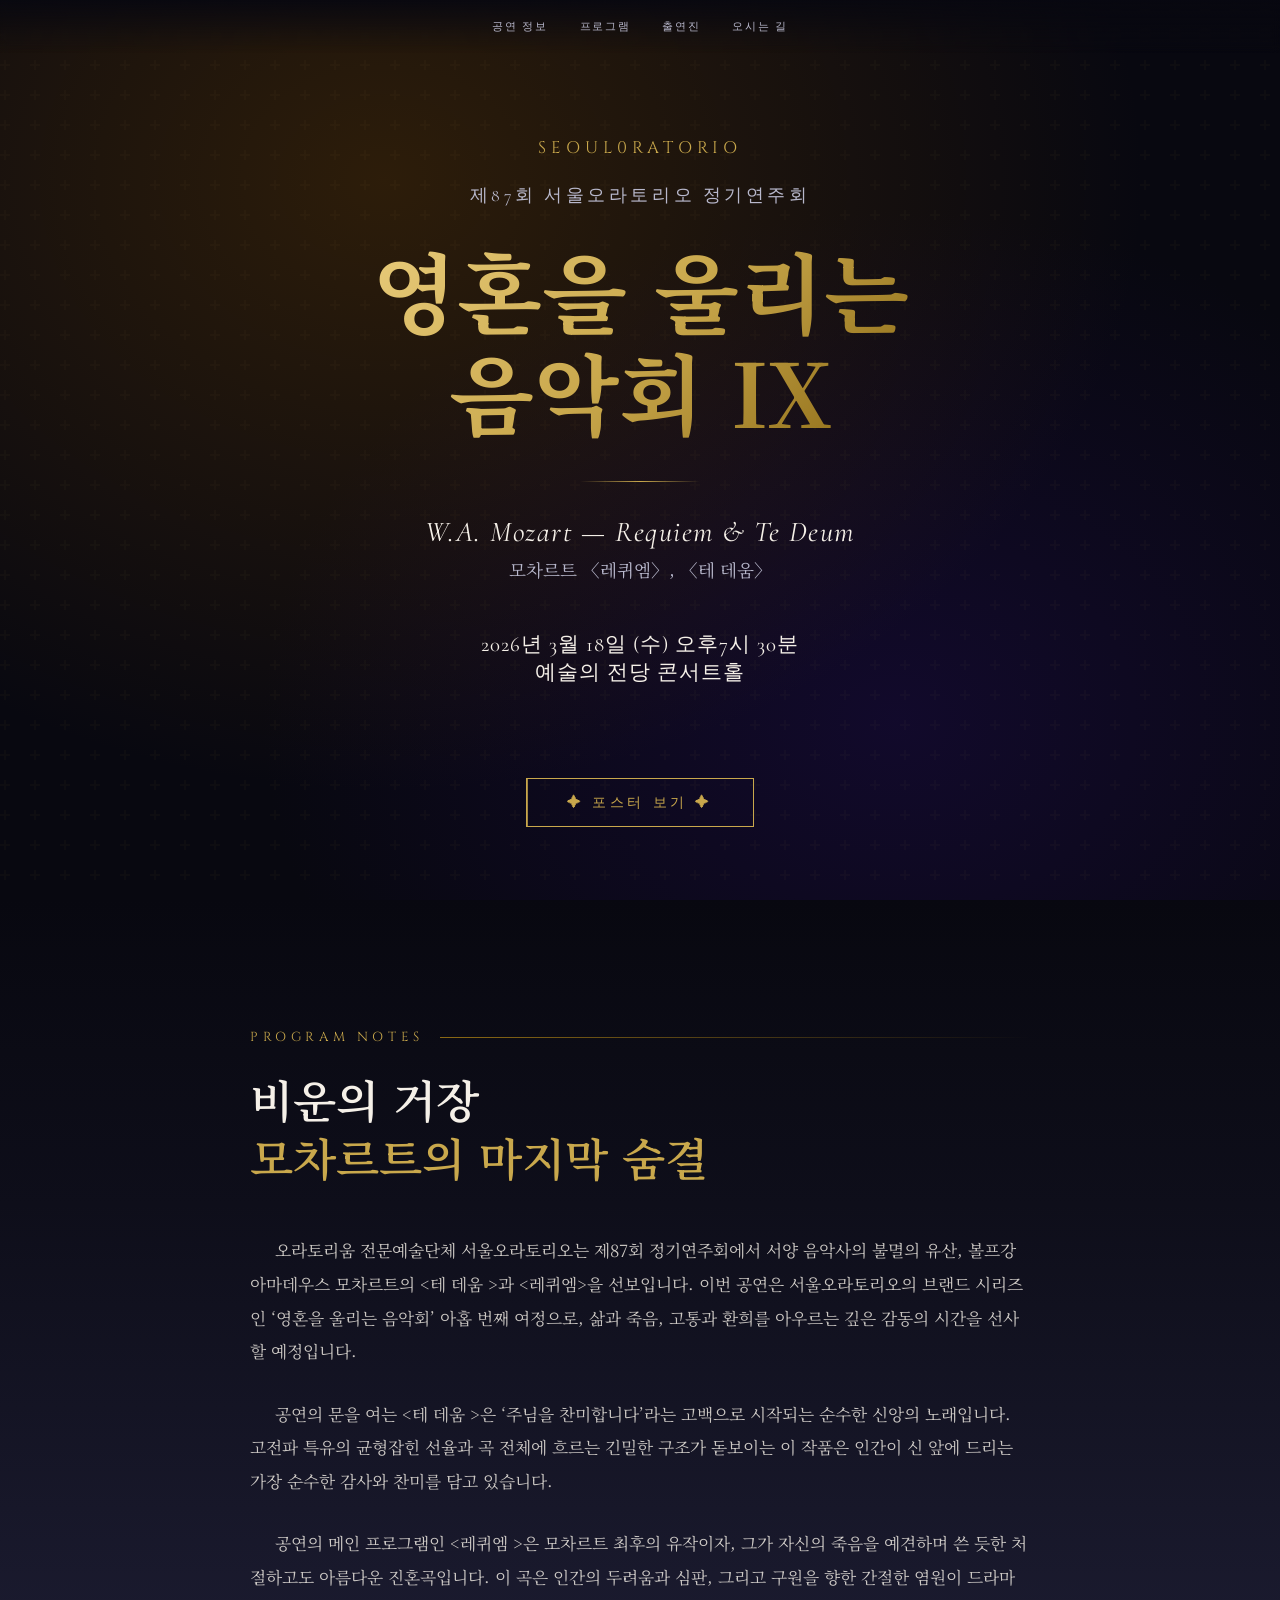
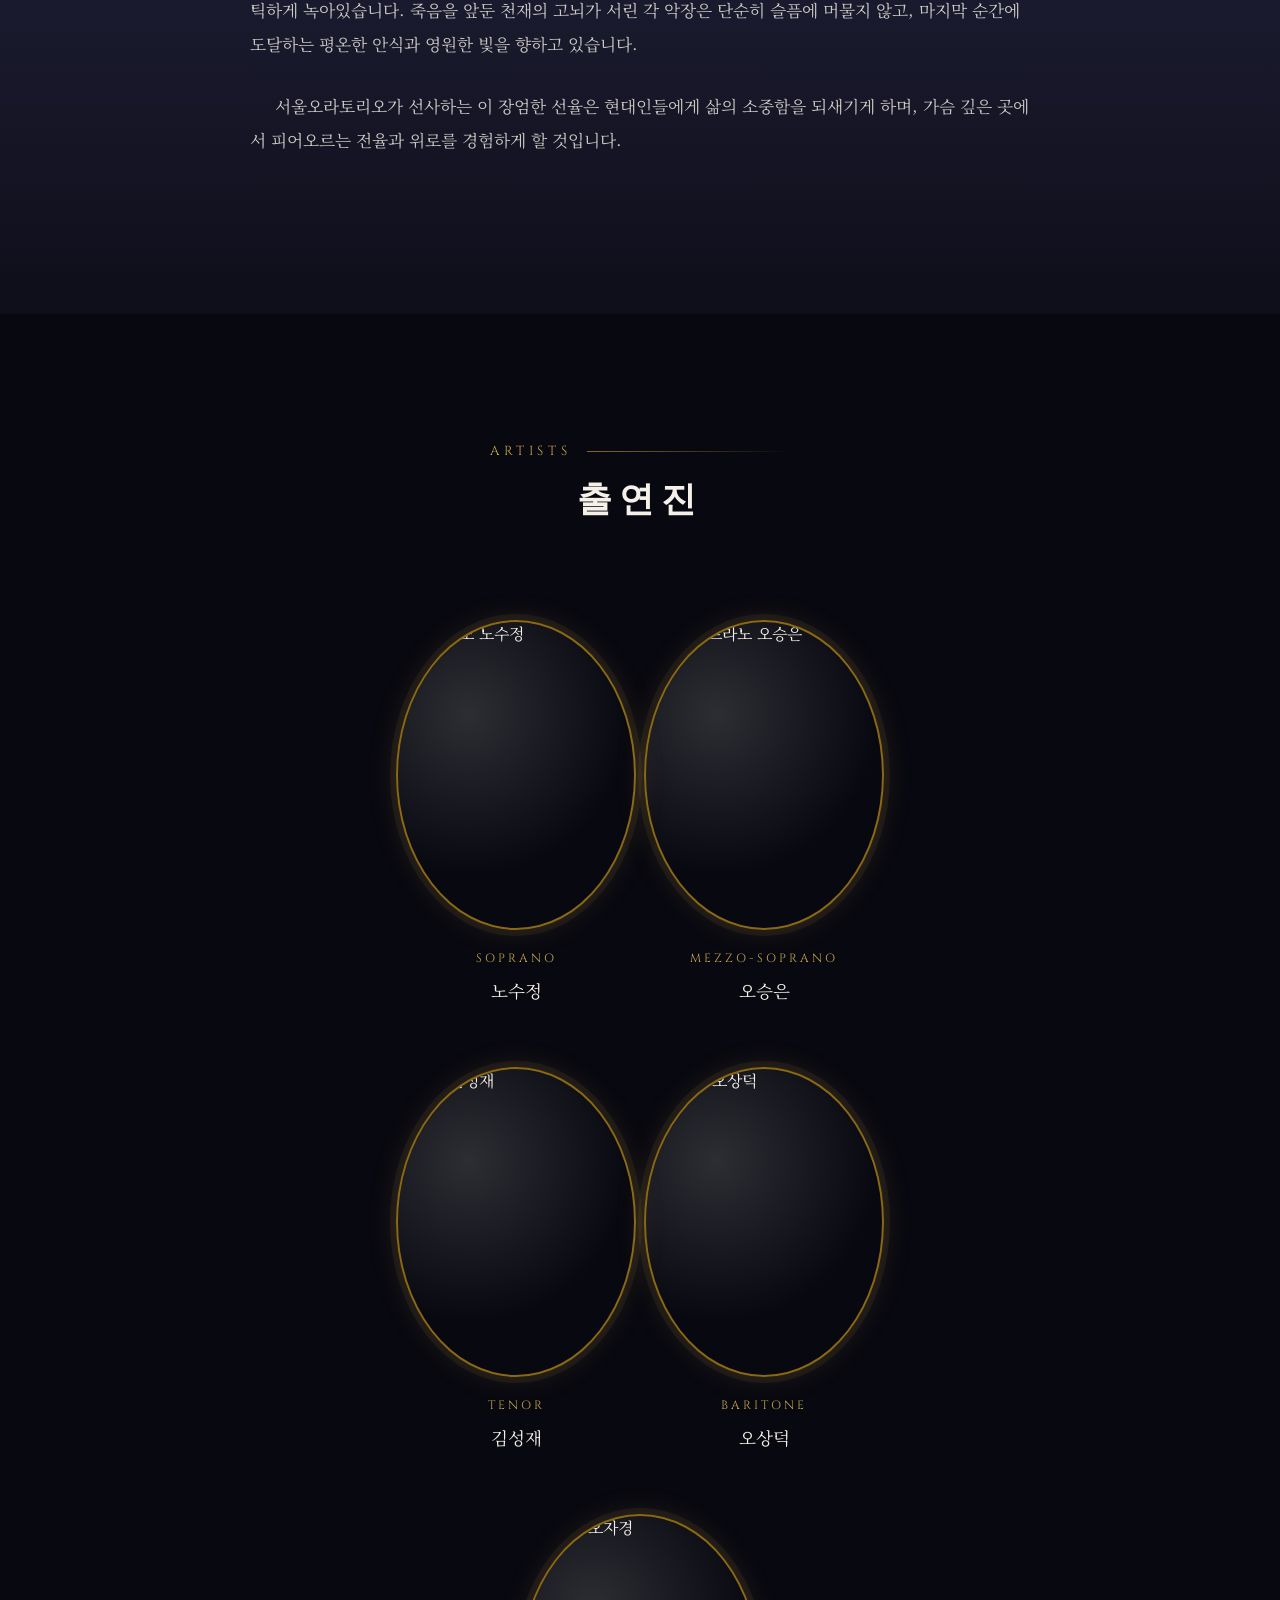
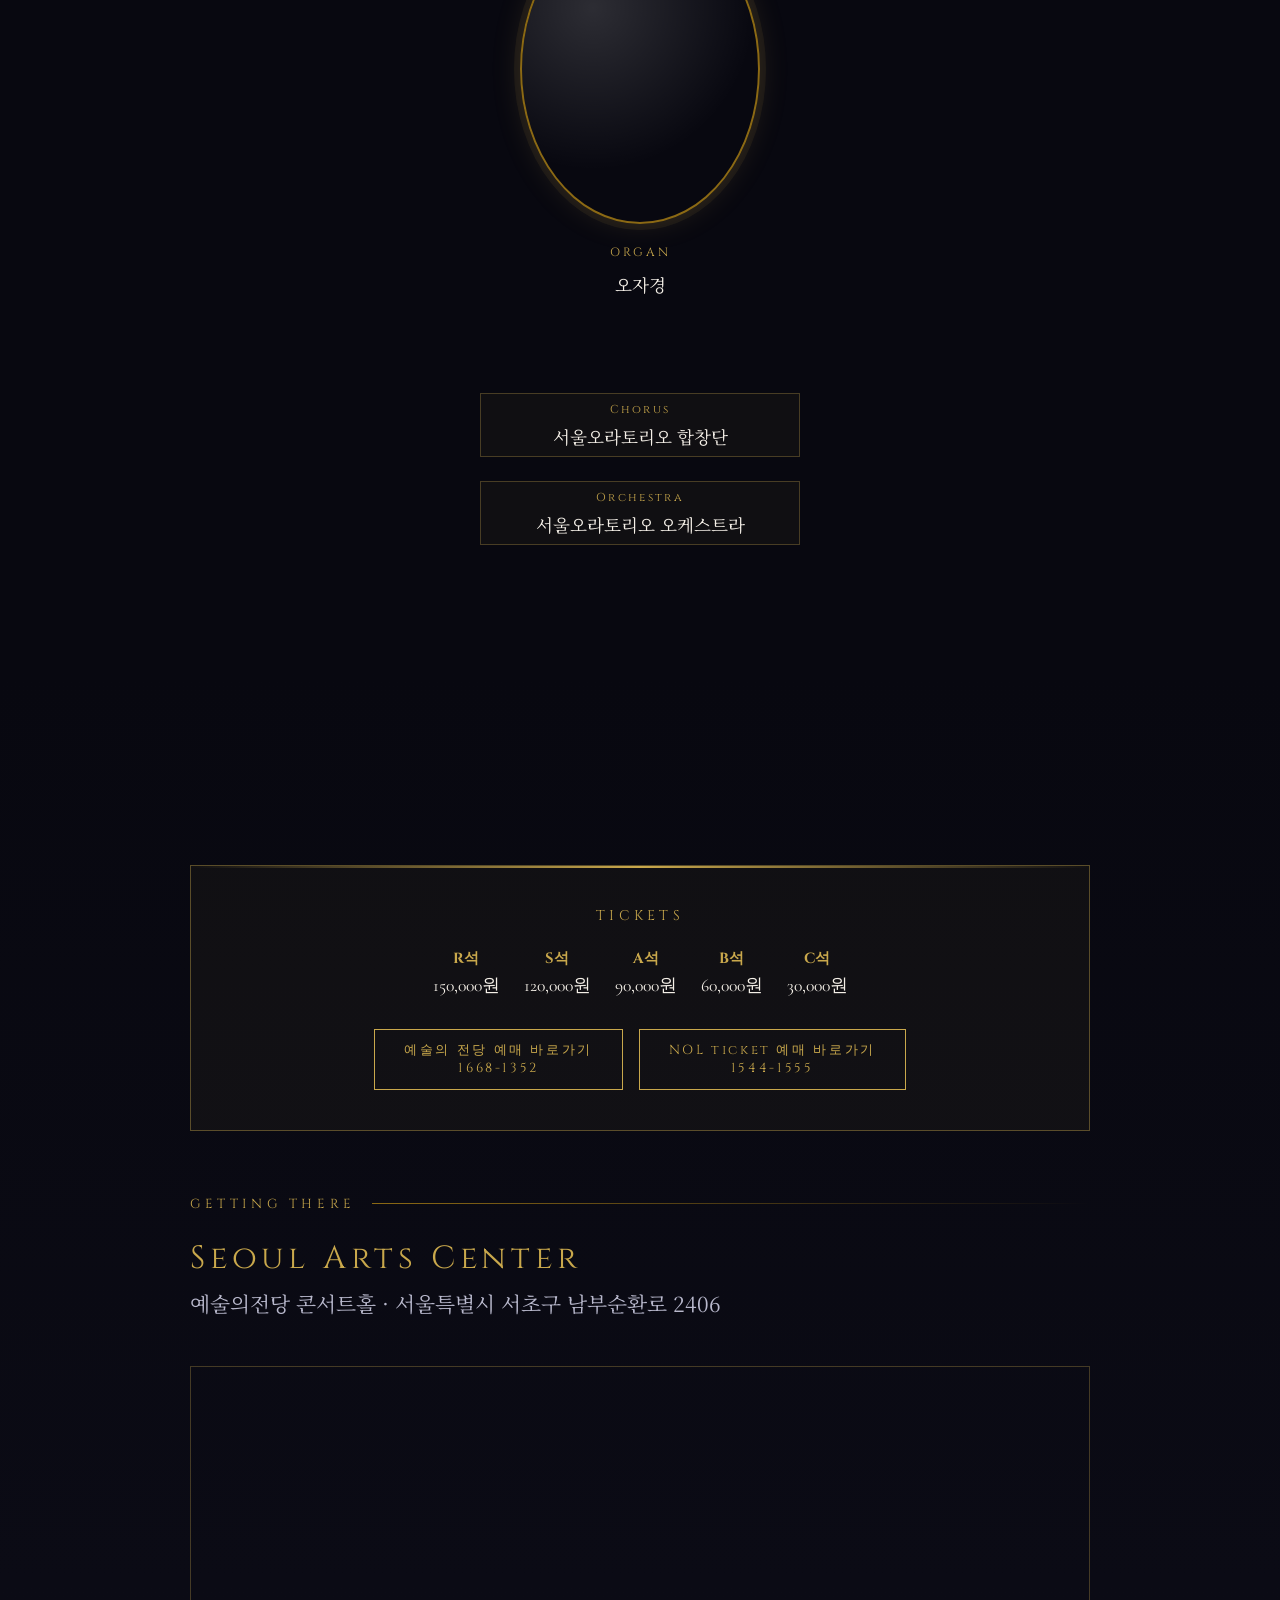
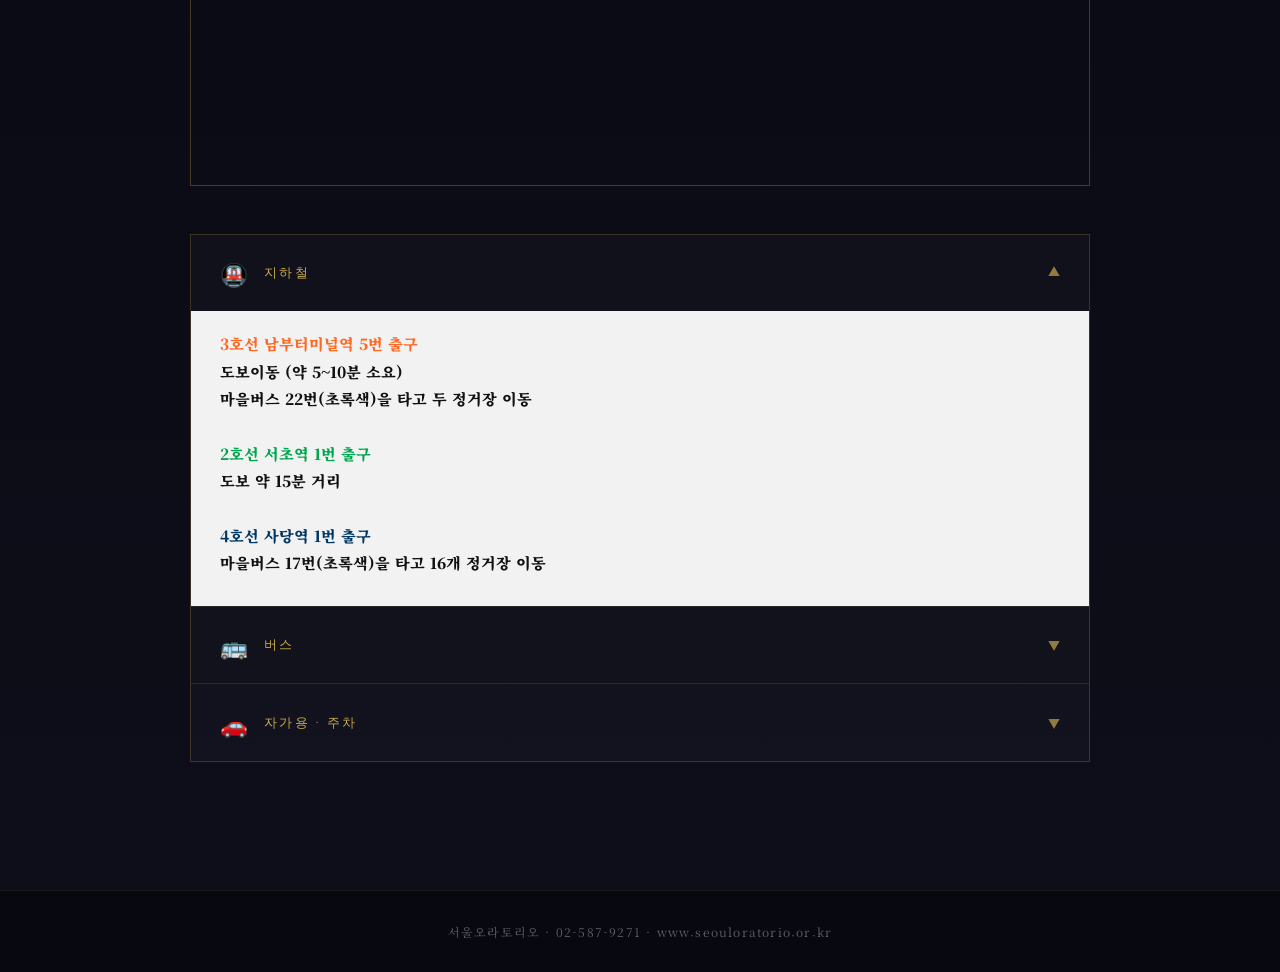
==== commit b4166f19: "Add files via upload" ====
--- a/index.html
+++ b/index.html
@@ -778,7 +778,7 @@
     <div class="performer-row reveal">
       <div class="performer-card">
         <div class="performer-photo">
-          <img src="https://github.com/kimjiheon1982go/seouloratorio/blob/main/%EC%86%8C%ED%94%84%EB%9D%BC%EB%85%B8%20%EB%85%B8%EC%88%98%EC%A0%95.png" alt="소프라노 노수정">
+          <img src="https://github.com/kimjiheon1982go/seouloratorio/blob/main/%EC%86%8C%ED%94%84%EB%9D%BC%EB%85%B8%20%EB%85%B8%EC%88%98%EC%A0%95.png?raw=true" alt="소프라노 노수정">
         </div>
         <span class="performer-role">Soprano</span>
         <span class="performer-name">노수정</span>
@@ -795,14 +795,14 @@
     <div class="performer-row reveal">
       <div class="performer-card">
         <div class="performer-photo">
-          <img src="사진/테너 김성재.png" alt="테너 김성재">
+          <img src="https://github.com/kimjiheon1982go/seouloratorio/blob/main/%ED%85%8C%EB%84%88%20%EA%B9%80%EC%84%B1%EC%9E%AC.png?raw=true" alt="테너 김성재">
         </div>
         <span class="performer-role">Tenor</span>
-        <span class="https://github.com/kimjiheon1982go/seouloratorio/blob/main/%ED%85%8C%EB%84%88%20%EA%B9%80%EC%84%B1%EC%9E%AC.png">김성재</span>
+        <span class="performer-name">김성재</span>
       </div>
       <div class="performer-card">
         <div class="performer-photo">
-          <img src="https://github.com/kimjiheon1982go/seouloratorio/blob/main/%EB%B0%94%EB%A6%AC%ED%86%A4%20%EC%98%A4%EC%83%81%EB%8D%95.png" alt="바리톤 오상덕">
+          <img src="https://github.com/kimjiheon1982go/seouloratorio/blob/main/%EB%B0%94%EB%A6%AC%ED%86%A4%20%EC%98%A4%EC%83%81%EB%8D%95.png?raw=true" alt="바리톤 오상덕">
         </div>
         <span class="performer-role">Baritone</span>
         <span class="performer-name">오상덕</span>
@@ -812,7 +812,7 @@
     <div class="performer-row reveal">
       <div class="performer-card">
         <div class="performer-photo">
-          <img src="https://github.com/kimjiheon1982go/seouloratorio/blob/main/%EC%98%A4%EB%A5%B4%EA%B0%84%20%EC%98%A4%EC%9E%90%EA%B2%BD.png" alt="오르간 오자경">
+          <img src="https://github.com/kimjiheon1982go/seouloratorio/blob/main/%EC%98%A4%EB%A5%B4%EA%B0%84%20%EC%98%A4%EC%9E%90%EA%B2%BD.png?raw=true" alt="오르간 오자경">
         </div>
         <span class="performer-role">Organ</span>
         <span class="performer-name">오자경</span>
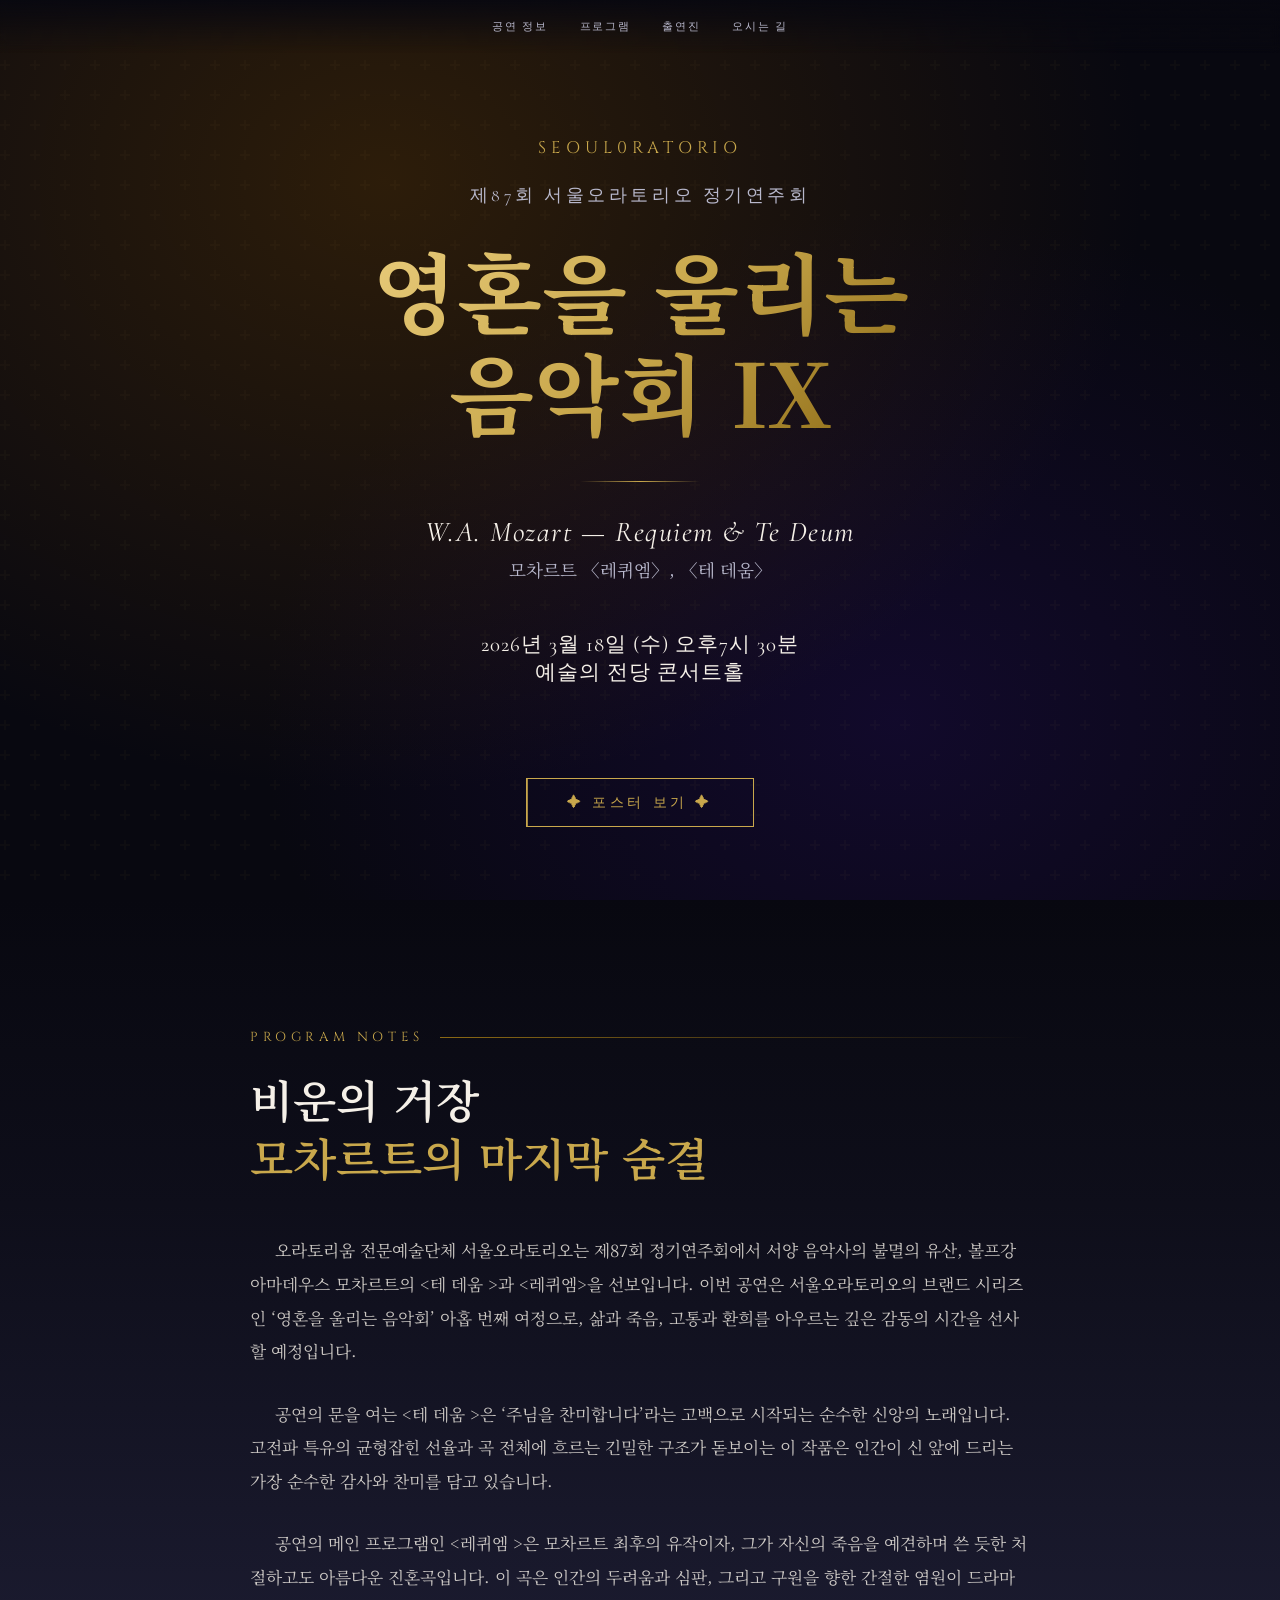
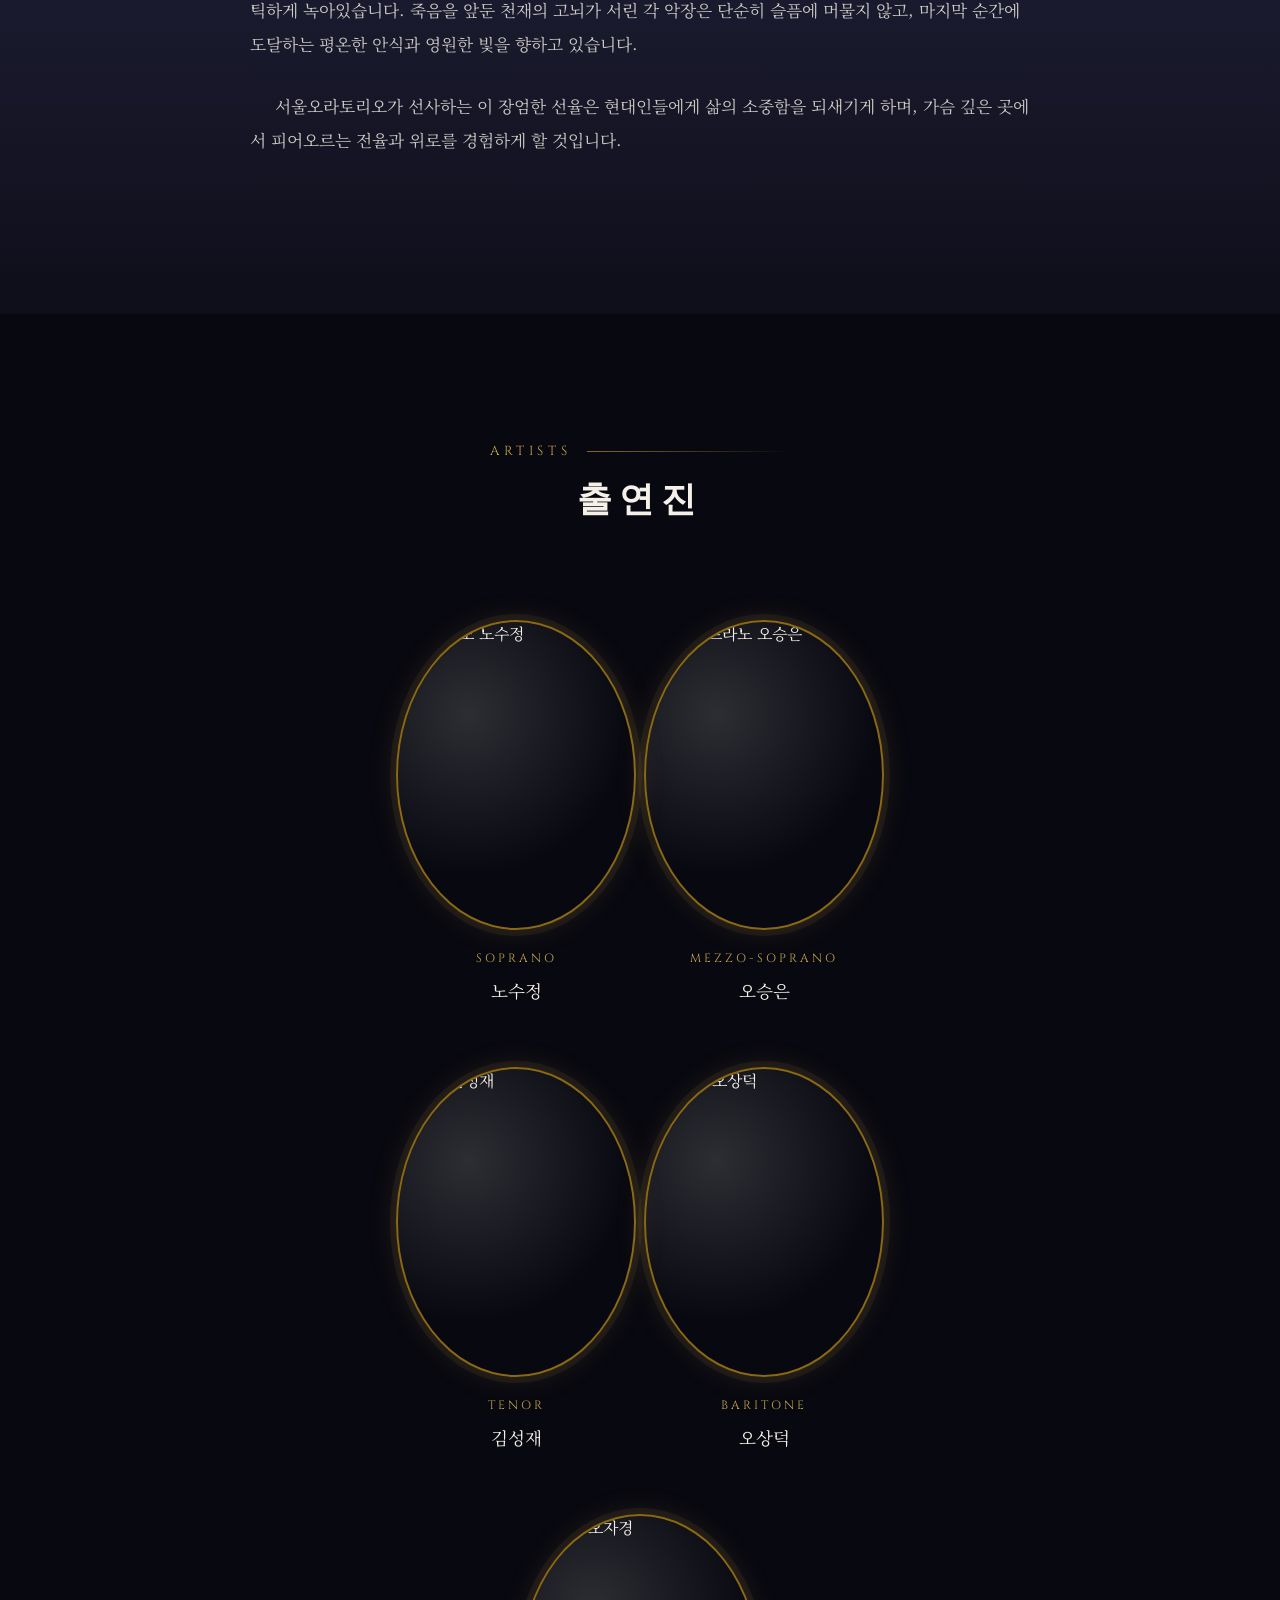
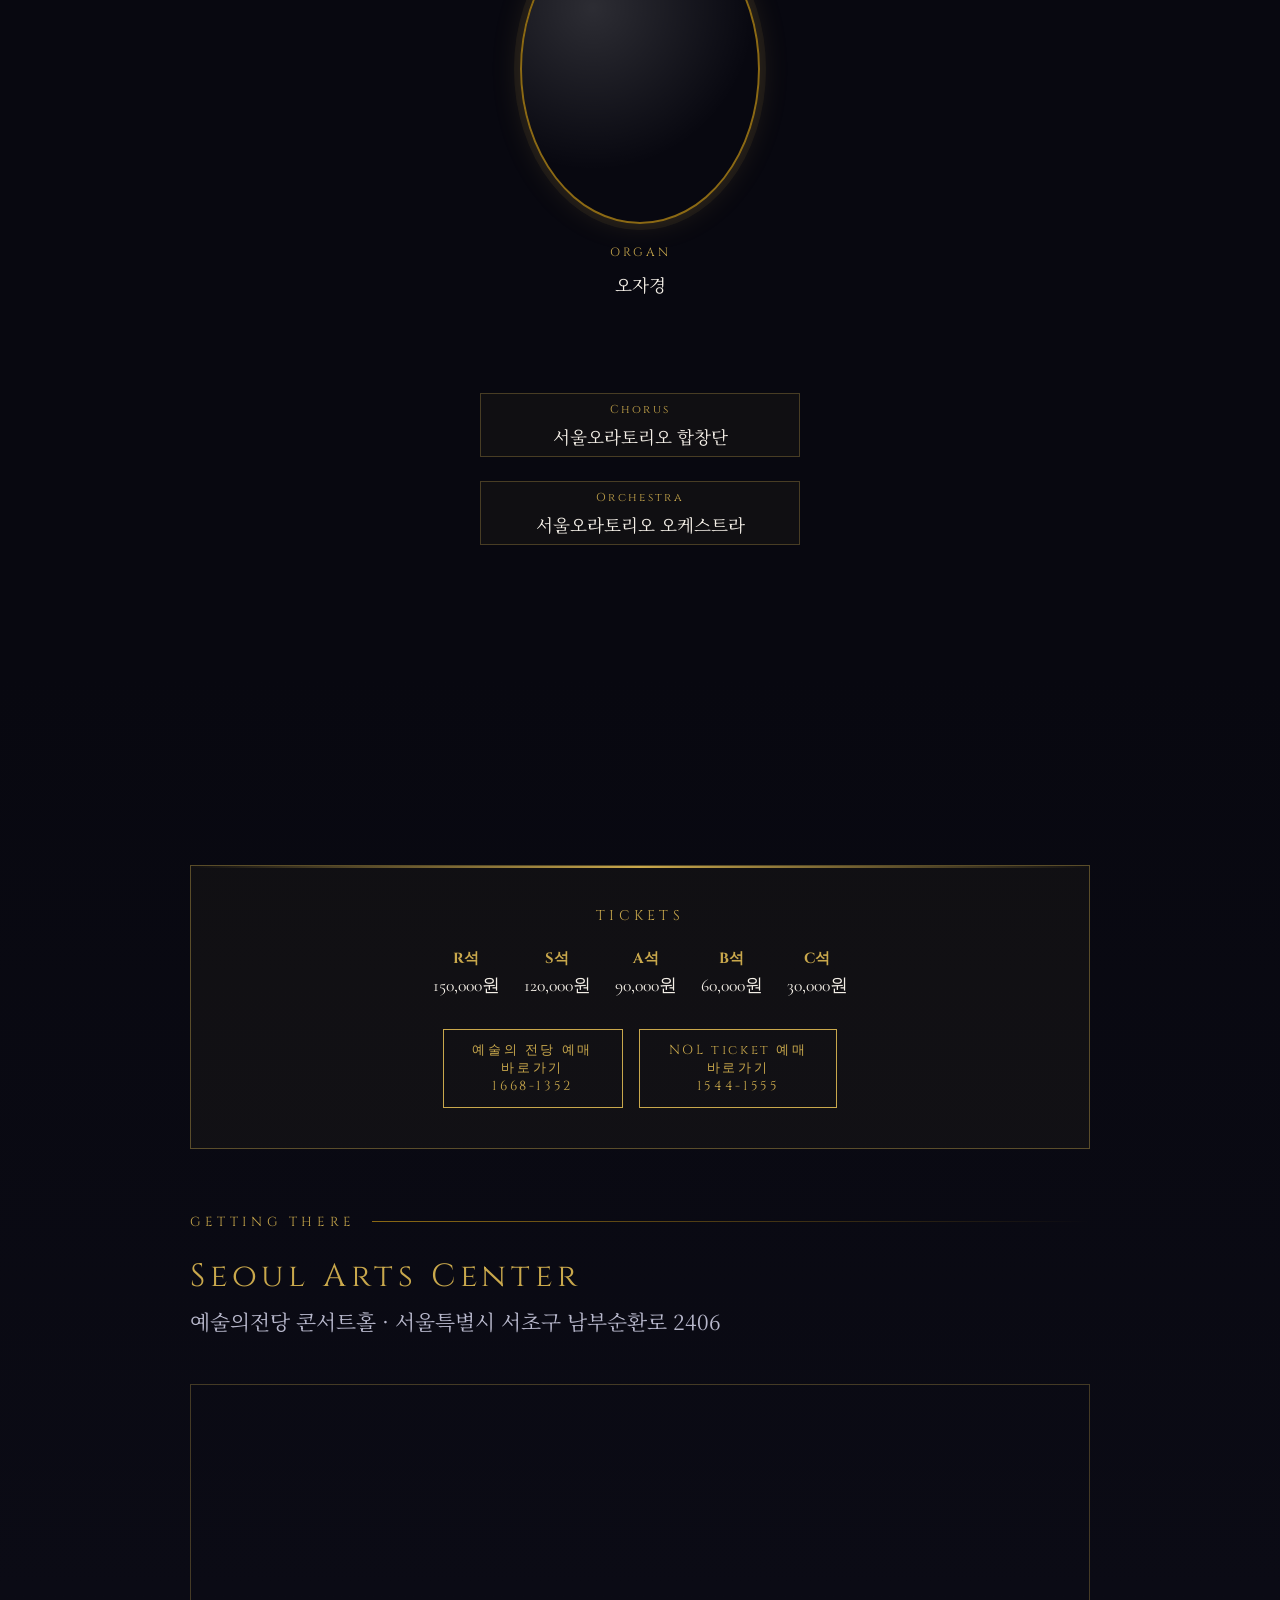
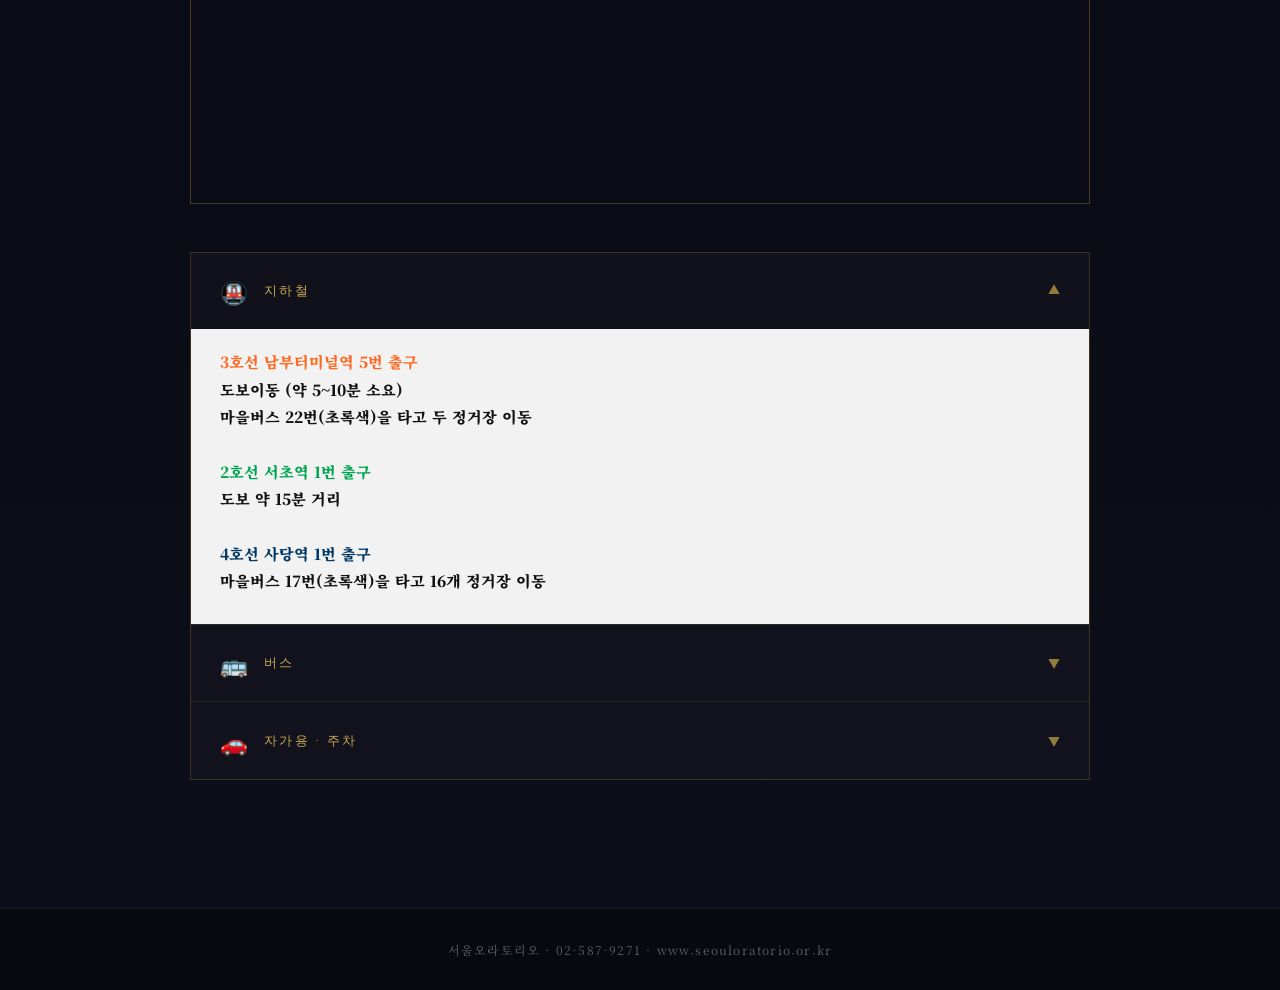
==== commit 005b2620: "Add files via upload" ====
--- a/index.html
+++ b/index.html
@@ -862,8 +862,8 @@
         </div>
       </div>
       <div class="ticket-links">
-        <a href="https://nol.interpark.com/ticket" target="_blank" class="ticket-link">예술의 전당 예매 바로가기 <br> 1668-1352</a>
-		<a href="https://www.sac.or.kr/site/main/show/show_view?SN=78922" target="_blank" class="ticket-link">NOL ticket 예매 바로가기 <br> 1544-1555 </a>
+        <a href="https://www.sac.or.kr/site/main/home" target="_blank" class="ticket-link">예술의 전당 예매 <br>바로가기 <br> 1668-1352</a>
+		<a href="https://nol.interpark.com/ticket?utm_source=naver&utm_medium=cpc&utm_campaign=ticket_20260213_pc_cpc_paidsearch&utm_content=consider_34&utm_term=%EC%98%88%EC%88%A0%EC%9D%98%EC%A0%84%EB%8B%B9%EC%BD%98%EC%84%9C%ED%8A%B8%ED%99%80&n_media=335738&n_query=%EC%98%88%EC%88%A0%EC%9D%98%EC%A0%84%EB%8B%B9%EC%BD%98%EC%84%9C%ED%8A%B8%ED%99%80&n_rank=1&n_ad_group=grp-a001-01-000000039328328&n_ad=nad-a001-01-000000374116067&n_keyword_id=nkw-a001-01-000007907763142&n_keyword=%EC%98%88%EC%88%A0%EC%9D%98%EC%A0%84%EB%8B%B9%EC%BD%98%EC%84%9C%ED%8A%B8%ED%99%80&n_campaign_type=1&n_ad_group_type=1&n_match=1&NaPm=ct%3Dmlt5xp8n%7Cci%3DERe43bc1e8%2D0d67%2D11f1%2D901b%2Deaa121d82bc6%7Ctr%3Dsa%7Chk%3D8c28ece07a0fa26519974b9bb6abd812f16eb1c0%7Cnacn%3DP3sjB8wEFo2P" target="_blank" class="ticket-link">NOL ticket 예매 <br>바로가기 <br> 1544-1555 </a>
       </div>
     </div>
 
